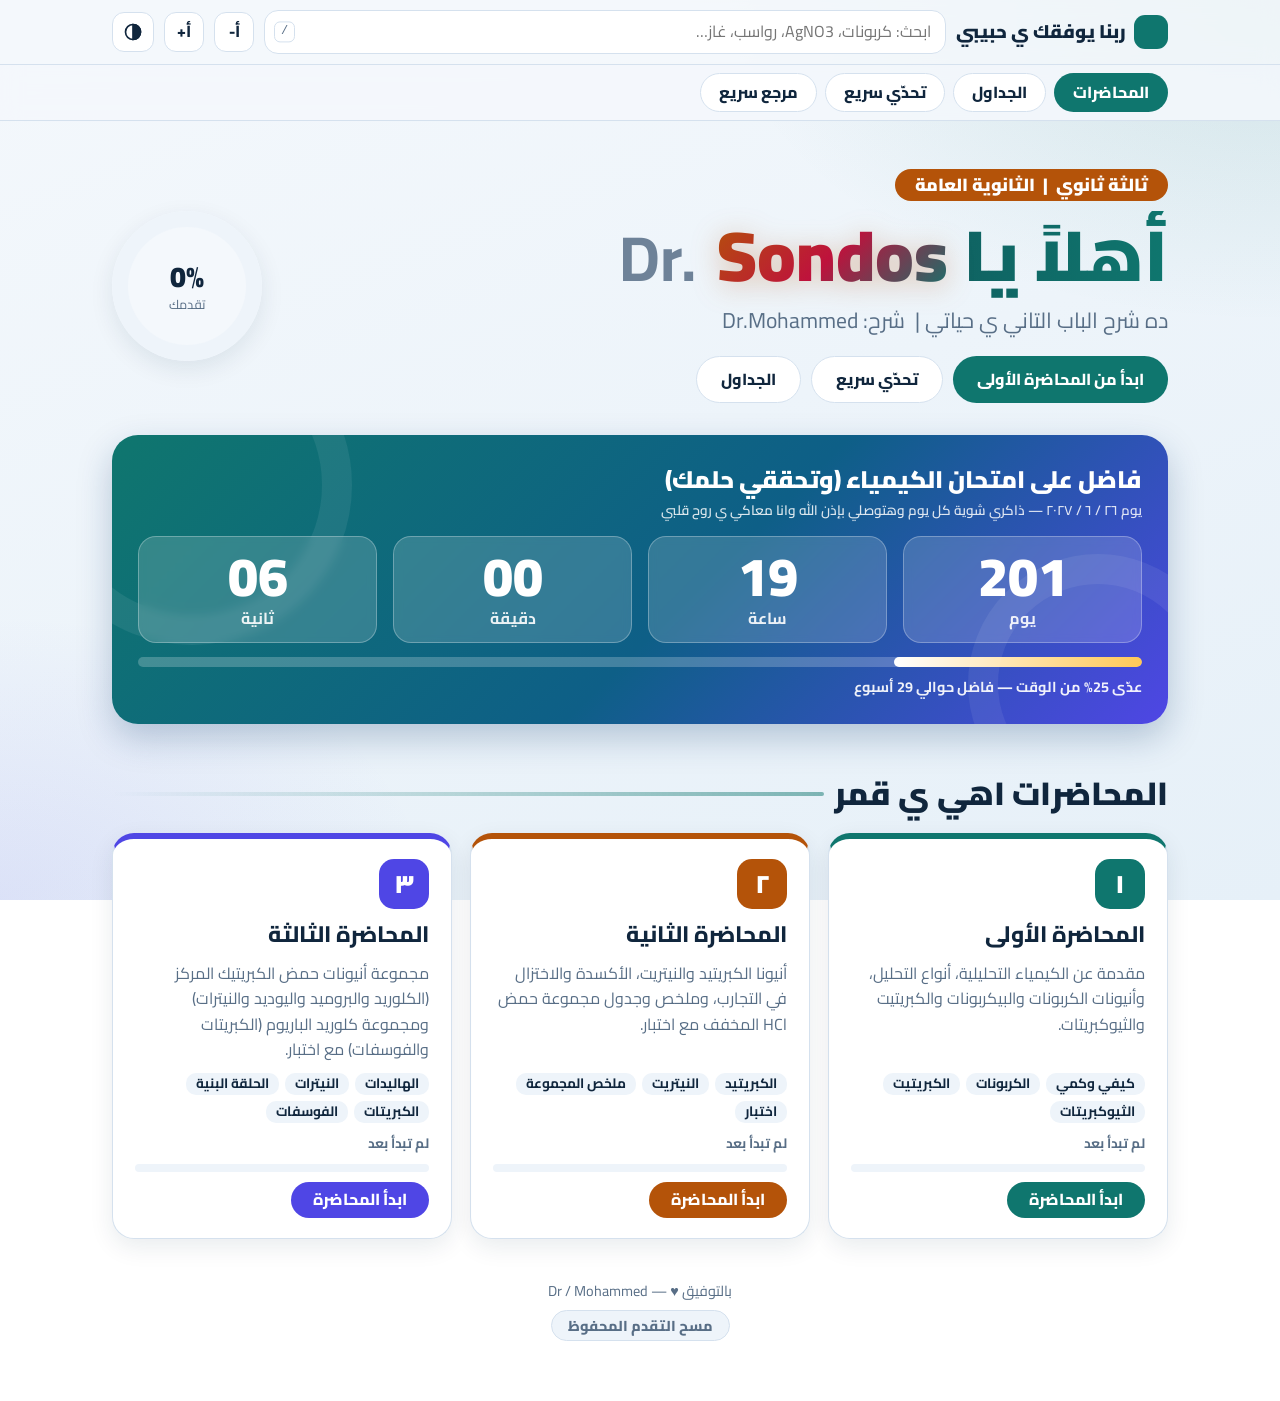
==== index.html @ 95116920 "Add files via upload" ====
<!DOCTYPE html>
<html lang="ar" dir="rtl">
<head>
<meta charset="utf-8">
<meta name="viewport" content="width=device-width, initial-scale=1, viewport-fit=cover">
<meta name="theme-color" content="#0f766e">
<title>التحليل الكيميائي - الباب الثاني | ثالثة ثانوي</title>
<link rel="preconnect" href="https://fonts.googleapis.com">
<link href="https://fonts.googleapis.com/css2?family=Cairo:wght@400;600;700;800;900&display=swap" rel="stylesheet">
<link rel="stylesheet" href="animate.min.css">
<style>
:root{--bg:#f4f8fc;--bg2:#e6f0f8;--card:#fff;--line:#d5e1ee;--soft:#eef4fa;--ink:#10263d;--mut:#586e86;--teal:#0f766e;--amber:#b45309;--violet:#4f46e5;--coral:#be123c;--green:#15803d;--blue:#0369a1;--onac:#fff;--shadow:0 8px 24px rgba(15,40,70,.09);--fs:1}
body.dark{--bg:#07162b;--bg2:#0d2a4a;--card:rgba(255,255,255,.07);--line:rgba(255,255,255,.16);--soft:rgba(255,255,255,.07);--ink:#eaf4ff;--mut:#9fb6d0;--teal:#19d3bd;--amber:#ffc857;--violet:#9b8cff;--coral:#ff6b6b;--green:#4ade80;--blue:#4cc3ff;--onac:#06202a;--shadow:0 10px 30px rgba(0,0,0,.28)}
*{box-sizing:border-box;margin:0;padding:0}
html{scroll-behavior:smooth;scroll-padding-top:84px;font-size:calc(16px*var(--fs));-webkit-text-size-adjust:100%}
body{min-height:100vh;font-family:'Cairo','Segoe UI',Tahoma,sans-serif;color:var(--ink);line-height:1.6;background:radial-gradient(900px 520px at 100% 0%,color-mix(in srgb,var(--teal) 14%,transparent),transparent 62%),radial-gradient(700px 460px at 0% 100%,color-mix(in srgb,var(--violet) 10%,transparent),transparent 62%),linear-gradient(160deg,var(--bg),var(--bg2));background-attachment:fixed}
a{color:inherit}
button{font:inherit;color:inherit;cursor:pointer}
:focus-visible{outline:3px solid var(--amber);outline-offset:2px;border-radius:8px}
.wrap{max-width:1120px;margin:0 auto;padding:0 clamp(14px,4vw,32px) 60px}
.sr{position:absolute;width:1px;height:1px;overflow:hidden;clip:rect(0 0 0 0)}
/* top bar */
.bar{position:sticky;top:0;z-index:50;backdrop-filter:blur(10px);-webkit-backdrop-filter:blur(10px);background:color-mix(in srgb,var(--bg) 82%,transparent);border-bottom:1px solid var(--line)}
.bar-in{max-width:1120px;margin:0 auto;padding:10px clamp(14px,4vw,32px);display:flex;align-items:center;gap:10px}
.brand{font-weight:900;font-size:1.15rem;white-space:nowrap;display:flex;align-items:center;gap:8px}
.brand i{font-style:normal;display:grid;place-items:center;width:34px;height:34px;border-radius:11px;background:var(--teal);color:var(--onac);font-size:1.1rem}
.search{flex:1;min-width:0;position:relative}
.search input{width:100%;font:inherit;padding:8px 14px 8px 40px;border-radius:14px;border:1px solid var(--line);background:var(--card);color:var(--ink)}
.search kbd{position:absolute;left:10px;top:50%;transform:translateY(-50%);font-size:.75rem;color:var(--mut);border:1px solid var(--line);border-radius:6px;padding:0 6px}
.ib{display:grid;place-items:center;min-width:40px;height:40px;padding:0 10px;border-radius:12px;border:1px solid var(--line);background:var(--card);font-weight:800}
.ib:hover{border-color:var(--teal)}
/* hero */
.hero{display:grid;grid-template-columns:1fr auto;gap:24px;align-items:center;padding:clamp(22px,5vw,48px) 0 clamp(14px,3vw,26px)}
.chip{display:inline-block;background:var(--amber);color:#fff;font-weight:900;font-size:clamp(.85rem,2.2vw,1.1rem);padding:2px 20px;border-radius:30px}
body.dark .chip{color:#2b2000}
h1{font-size:clamp(2.2rem,7vw,4.4rem);font-weight:900;line-height:1.25;margin-top:10px;background:linear-gradient(90deg,var(--ink),var(--teal));-webkit-background-clip:text;background-clip:text;color:transparent}
.sub{color:var(--mut);font-size:clamp(1rem,2.4vw,1.35rem);margin-top:4px}
.cta{display:flex;flex-wrap:wrap;gap:10px;margin-top:18px}
.btn{display:inline-flex;align-items:center;gap:8px;text-decoration:none;border:0;border-radius:30px;padding:10px 24px;font-weight:800;background:var(--teal);color:var(--onac)}
.btn.alt{background:var(--card);color:var(--ink);border:1px solid var(--line)}
.btn:hover{filter:brightness(1.07);transform:translateY(-2px)}
.btn{transition:transform .15s,filter .15s}
.stats{display:grid;gap:12px;justify-items:center}
.ring{--p:0;width:150px;height:150px;border-radius:50%;display:grid;place-items:center;background:conic-gradient(var(--teal) calc(var(--p)*1%),var(--soft) 0);box-shadow:var(--shadow)}
.ring span{width:118px;height:118px;border-radius:50%;background:var(--bg);display:grid;place-items:center;text-align:center;line-height:1.2}
.ring b{font-size:1.8rem;font-weight:900;display:block;direction:ltr}
.ring small{color:var(--mut);font-size:.8rem}
.cd{background:var(--card);border:1px solid var(--line);border-radius:16px;padding:8px 14px;text-align:center;box-shadow:var(--shadow);min-width:150px}
.cd b{font-size:1.4rem;color:var(--amber)}
.cd button{background:none;border:0;color:var(--mut);font-size:.8rem;text-decoration:underline}
/* sections */
h2.sec{font-size:clamp(1.4rem,3.4vw,2rem);font-weight:900;margin:clamp(26px,5vw,44px) 0 14px;display:flex;align-items:center;gap:10px}
h2.sec::after{content:"";flex:1;height:4px;border-radius:4px;background:linear-gradient(270deg,var(--teal),transparent);opacity:.5}
.grid{display:grid;grid-template-columns:repeat(auto-fit,minmax(min(100%,290px),1fr));gap:18px}
.card{position:relative;display:flex;flex-direction:column;gap:10px;background:var(--card);border:1px solid var(--line);border-top:6px solid var(--ac);border-radius:22px;padding:20px 22px;box-shadow:var(--shadow);transition:transform .2s}
.card:hover{transform:translateY(-5px)}
.card.hide{display:none}
.num{width:50px;height:50px;border-radius:15px;background:var(--ac);color:var(--onac);font-weight:900;font-size:1.6rem;display:grid;place-items:center}
.card h3{font-size:1.4rem;font-weight:800;line-height:1.4}
.card p{color:var(--mut);flex:1}
.tags{display:flex;flex-wrap:wrap;gap:6px}
.tags span{font-size:.85rem;font-weight:700;background:var(--soft);border-radius:10px;padding:0 10px}
.meta{display:flex;justify-content:space-between;gap:8px;font-size:.85rem;color:var(--mut);font-weight:700}
.pb{height:8px;border-radius:8px;background:var(--soft);overflow:hidden}
.pb i{display:block;height:100%;width:0;background:var(--ac);border-radius:8px;transition:width .8s}
.acts{display:flex;flex-wrap:wrap;gap:8px}
.go{text-decoration:none;font-weight:800;background:var(--ac);color:var(--onac);padding:5px 22px;border-radius:30px}
.go.alt{background:var(--soft);color:var(--ink);border:1px solid var(--line)}
.badge{position:absolute;top:14px;left:14px;font-size:.78rem;font-weight:800;background:var(--green);color:#fff;border-radius:20px;padding:0 10px}
/* tools */
.tools{display:grid;grid-template-columns:repeat(auto-fit,minmax(min(100%,320px),1fr));gap:18px;align-items:start}
.panel{background:var(--card);border:1px solid var(--line);border-radius:22px;padding:18px 20px;box-shadow:var(--shadow)}
.panel h3{font-size:1.25rem;font-weight:900;margin-bottom:8px}
.tabs{display:flex;flex-wrap:wrap;gap:6px;margin-bottom:12px}
.tab{border:1px solid var(--line);background:var(--soft);border-radius:30px;padding:3px 16px;font-weight:800;font-size:.9rem}
.tab[aria-selected=true]{background:var(--teal);color:var(--onac);border-color:transparent}
.chips{display:grid;gap:8px}
.row{display:flex;align-items:center;justify-content:space-between;gap:10px;background:var(--soft);border-radius:12px;padding:6px 12px;border-right:5px solid var(--c,var(--teal))}
.row .nm{font-weight:800}
.row .nm small{display:block;color:var(--mut);font-weight:600;font-size:.8rem}
.pill{font-size:.82rem;font-weight:800;border-radius:20px;padding:0 12px;white-space:nowrap;border:1px solid var(--line);background:var(--card)}
.pill.k{background:#20242a;color:#fff}.pill.w{background:#fff;color:#15263b}.pill.y{background:#f5d43e;color:#302500}.pill.o{background:#e68b25;color:#fff}.pill.b{background:#9a4b24;color:#fff}.pill.v{background:#7c3aed;color:#fff}.pill.g{background:#168553;color:#fff}
.e{direction:ltr;unicode-bidi:isolate;display:inline-block;font-weight:700}
/* quiz */
.q-t{font-weight:800;font-size:1.1rem;margin-bottom:10px}
.q-o{display:grid;gap:8px}
.q-o button{text-align:right;padding:8px 14px;border-radius:14px;border:2px solid var(--line);background:var(--soft);font-weight:700}
.q-o button:hover:not(:disabled){border-color:var(--blue)}
.q-o button.ok{background:color-mix(in srgb,var(--green) 22%,transparent);border-color:var(--green)}
.q-o button.no{background:color-mix(in srgb,var(--coral) 20%,transparent);border-color:var(--coral)}
.q-f{display:flex;justify-content:space-between;align-items:center;gap:8px;margin-top:10px;color:var(--mut);font-weight:700;min-height:40px}
.q-ex{margin-top:8px;font-size:.95rem;color:var(--mut)}
/* summaries */
.sums{display:flex;flex-direction:column;gap:22px}
.sum{background:var(--card);border:1px solid var(--line);border-top:6px solid var(--ac);border-radius:22px;padding:16px clamp(10px,2.5vw,22px) 20px;box-shadow:var(--shadow)}
.sum.off{display:none}
.sum-h{display:flex;flex-wrap:wrap;align-items:center;justify-content:space-between;gap:10px;margin-bottom:12px}
.sum-h h3{font-size:clamp(1.15rem,3vw,1.6rem);font-weight:900}
.sum-h h3 small{display:block;font-size:.85rem;font-weight:600;color:var(--mut)}
.pbtn{font-weight:800;background:var(--ac);color:var(--onac);border:0;border-radius:30px;padding:5px 22px}
.tw{overflow-x:auto;border-radius:14px;-webkit-overflow-scrolling:touch}
table.st2{width:100%;border-collapse:collapse;min-width:640px;font-size:.95rem;line-height:1.65}
.st2 th,.st2 td{border:1px solid var(--line);padding:6px 10px;text-align:center;vertical-align:middle}
.st2 thead th{background:var(--ac);color:var(--onac);font-weight:900}
.st2 tbody th{background:var(--soft);font-weight:800;white-space:nowrap}
.st2 tbody tr:nth-child(even) td{background:color-mix(in srgb,var(--soft) 60%,transparent)}
.st2 caption{caption-side:top;text-align:right;font-weight:800;color:var(--ac);padding:8px 2px 6px}
.st2 tr.miss{display:none}
.tip{margin-top:12px;color:var(--mut);line-height:1.9;font-size:.95rem}
.tip b{color:var(--ac)}
mark{background:#fde68a;color:#3b2a00;border-radius:4px;padding:0 2px}
.empty{display:none;text-align:center;color:var(--mut);padding:18px}
footer{margin-top:40px;text-align:center;color:var(--mut);font-size:.9rem}
.toast{position:fixed;bottom:18px;left:50%;transform:translateX(-50%);background:var(--ink);color:var(--bg);border-radius:30px;padding:8px 20px;font-weight:700;z-index:99;display:none}
@media (max-width:720px){.hero{grid-template-columns:1fr}.stats{grid-template-columns:auto 1fr;justify-items:stretch;align-items:center}.brand span{display:none}.search kbd{display:none}.search input{padding-left:14px}}
@media (max-width:640px){
 .tw{overflow:visible}
 table.st2{min-width:0}.st2,.st2 tbody,.st2 tr,.st2 td,.st2 th,.st2 caption{display:block;width:100%}
 .st2 thead{display:none}
 .st2 tr{margin-bottom:10px;border:1px solid var(--line);border-right:5px solid var(--ac);border-radius:14px;padding:6px 12px;background:var(--soft)}
 .st2 th,.st2 td,.st2 tbody tr:nth-child(even) td{border:0;background:none;text-align:right;padding:4px 0;white-space:normal}
 .st2 tbody th{font-size:1.05rem;border-bottom:1px dashed var(--line);padding-bottom:6px;margin-bottom:2px}
 .st2 td[data-l]::before{content:attr(data-l);display:block;font-size:.78rem;font-weight:800;color:var(--ac)}
}
@media (max-width:480px){.cta .btn{flex:1 1 130px;justify-content:center;padding:8px 14px}.cta .btn:first-child{flex-basis:100%}.ring{width:120px;height:120px}.ring span{width:94px;height:94px}.ring b{font-size:1.4rem}}
@media (prefers-reduced-motion:reduce){*,*::before,*::after{animation:none!important;transition:none!important;scroll-behavior:auto!important}}

/* pages */
.pages{position:sticky;top:60px;z-index:40;background:color-mix(in srgb,var(--bg) 88%,transparent);backdrop-filter:blur(10px);-webkit-backdrop-filter:blur(10px);border-bottom:1px solid var(--line)}
.pages-in{max-width:1120px;margin:0 auto;padding:8px clamp(14px,4vw,32px);display:flex;gap:8px;overflow-x:auto;scrollbar-width:none}
.pages-in::-webkit-scrollbar{display:none}
.pg-b{flex:none;display:flex;align-items:center;gap:8px;border:1px solid var(--line);background:var(--card);border-radius:30px;padding:6px 18px;font-weight:800;white-space:nowrap}
.pg-b[aria-selected=true]{background:var(--teal);color:var(--onac);border-color:transparent}
.pg{animation:pgIn .35s ease both}
.pg.off{display:none}
@keyframes pgIn{from{opacity:0;transform:translateY(12px)}to{opacity:1;transform:none}}
/* countdown */
.count{margin:6px 0 0;border-radius:26px;padding:clamp(16px,3vw,26px);color:#fff;background:linear-gradient(135deg,#0f766e,#0e5f87 55%,#4f46e5);box-shadow:0 14px 34px rgba(15,60,110,.25);position:relative;overflow:hidden}
.count::before,.count::after{content:"";position:absolute;border-radius:50%;pointer-events:none;border:30px solid rgba(255,255,255,.07)}
.count::before{width:260px;height:260px;left:-80px;top:-110px}.count::after{width:200px;height:200px;right:-60px;bottom:-90px}
.count h3{font-size:clamp(1.1rem,2.8vw,1.5rem);font-weight:900;position:relative}
.count h3 small{display:block;font-size:.85rem;font-weight:600;opacity:.85}
.units{position:relative;display:grid;grid-template-columns:repeat(4,1fr);gap:clamp(8px,2vw,16px);margin-top:14px;direction:rtl}
.u{background:rgba(255,255,255,.16);border:1px solid rgba(255,255,255,.28);border-radius:18px;padding:10px 4px;text-align:center;backdrop-filter:blur(4px)}
.u b{display:block;font-size:clamp(1.8rem,7vw,3.4rem);font-weight:900;line-height:1.1;font-variant-numeric:tabular-nums;direction:ltr}
.u span{font-size:clamp(.8rem,2.2vw,1rem);font-weight:700;opacity:.9}
.cbar{position:relative;margin-top:14px;height:10px;border-radius:10px;background:rgba(255,255,255,.22);overflow:hidden}
.cbar i{display:block;height:100%;width:0;border-radius:10px;background:linear-gradient(270deg,#ffc857,#fff);transition:width 1s}
.cnote{position:relative;margin-top:8px;font-size:.9rem;opacity:.92;font-weight:700}
.page-h{font-size:clamp(1.4rem,3.4vw,2rem);font-weight:900;margin:clamp(20px,4vw,30px) 0 14px}
.one{grid-template-columns:minmax(0,1fr)!important;max-width:720px;margin-inline:auto}
@media (max-width:720px){.pages{top:58px}}
@media print{.pages{display:none!important}.pg.off{display:none!important}.pg-sums{display:block!important}.pg:not(.pg-sums){display:none!important}}
/* print */
@media print{
 @page{size:A4 landscape;margin:10mm}
 body{background:#fff!important;color:#000!important;padding:0!important;min-height:0}
 .bar,.hero,.grid,.tools,.pbtn,.sum-h small,.noprint,h2.sec,footer,.tabs,.toast{display:none!important}
 .wrap{max-width:none;padding:0}
 .sums{margin:0;gap:0}
 .sum{display:none!important;background:#fff;border:0;border-radius:0;padding:0;box-shadow:none}
 body.p1 #s1,body.p2 #s2,body.p3 #s3{display:block!important}
 body.pall .sum{display:block!important;break-after:page}
 .sum-h h3{color:#000;font-size:20px;margin-bottom:6px}
 .st2{min-width:0;font-size:9.5pt;line-height:1.3}
 .st2 th,.st2 td{border:1px solid #333;color:#000;padding:3px 5px;background:#fff!important}
 .st2 thead th{background:#d9d9d9!important;color:#000;-webkit-print-color-adjust:exact;print-color-adjust:exact}
 .st2 tbody th{background:#efefef!important;-webkit-print-color-adjust:exact;print-color-adjust:exact}
 .st2 caption{color:#000}
 .tip{color:#000;font-size:9pt;line-height:1.45;margin-top:4px}.tip b{color:#000}
 .st2 tr{break-inside:avoid}
 #s3{zoom:.82}
}
@keyframes floatBox {
  0%, 100% { transform: translateY(0); }
  50% { transform: translateY(-5px); }
}
.count {
  animation: floatBox 6s ease-in-out infinite;
}
@keyframes softGlow {
  0%, 100% { box-shadow: 0 0 0 0 rgba(15, 118, 110, 0.4); }
  50% { box-shadow: 0 0 15px 4px rgba(15, 118, 110, 0.3); }
}
.brand i {
  animation: softGlow 3s infinite;
}
.card {
  transition: transform 0.35s cubic-bezier(0.34, 1.56, 0.64, 1), box-shadow 0.35s ease !important;
}
.card:hover {
  transform: translateY(-8px) scale(1.01) !important;
  box-shadow: 0 20px 40px rgba(15,40,70,.15) !important;
}
.btn, .pg-b {
  transition: all 0.25s cubic-bezier(0.4, 0, 0.2, 1);
}
.btn:hover {
  transform: translateY(-3px);
  box-shadow: 0 8px 20px rgba(15,118,110,0.3);
}
.doc-prefix {
  font-weight: 700;
  opacity: 0.85;
  font-size: 0.9em;
  color: var(--mut);
  margin-right: 6px;
}
.doc-name {
  color: var(--teal);
  font-weight: 900;
  display: inline-block;
  filter: drop-shadow(0 4px 14px rgba(180, 83, 9, 0.3));
  animation: namePulse 2.5s ease-in-out infinite alternate;
}
@supports (-webkit-background-clip: text) or (background-clip: text) {
  .doc-name {
    background: linear-gradient(135deg, var(--amber), var(--coral), var(--teal));
    -webkit-background-clip: text;
    background-clip: text;
    color: transparent;
  }
}

@keyframes namePulse {
  0% { transform: scale(1); filter: drop-shadow(0 4px 8px rgba(180, 83, 9, 0.2)); }
  100% { transform: scale(1.04); filter: drop-shadow(0 8px 20px rgba(180, 83, 9, 0.45)); }
}
</style>
</head>
<body>
<div class="bar noprint"><div class="bar-in">
 <div class="brand"><i></i><span>ربنا يوفقك ي حبيبي</span></div>
 <label class="search"><span class="sr">بحث</span><input id="q" type="search" placeholder="ابحث: كربونات، AgNO3، رواسب، غاز…" autocomplete="off"><kbd>/</kbd></label>
 <button class="ib" id="fsm" aria-label="تصغير الخط" title="تصغير الخط">أ-</button>
 <button class="ib" id="fsp" aria-label="تكبير الخط" title="تكبير الخط">أ+</button>
 <button class="ib" id="th" aria-label="تبديل الوضع الفاتح والداكن" title="الوضع"><svg viewBox="0 0 24 24" width="20" height="20" fill="none" stroke="currentColor" stroke-width="2" aria-hidden="true"><circle cx="12" cy="12" r="9"/><path d="M12 3a9 9 0 0 1 0 18z" fill="currentColor"/></svg></button>
</div></div>
<nav class="pages noprint" aria-label="أقسام الموقع"><div class="pages-in" role="tablist" id="pages">
 <button class="pg-b" role="tab" data-p="lec" aria-selected="true">المحاضرات</button>
 <button class="pg-b" role="tab" data-p="sums" aria-selected="false">الجداول</button>
 <button class="pg-b" role="tab" data-p="quiz" aria-selected="false">تحدّي سريع</button>
 <button class="pg-b" role="tab" data-p="ref" aria-selected="false">مرجع سريع</button>
</div></nav>
<div class="wrap">
 <div class="pg pg-lec" id="pg-lec">
 <header class="hero">
  <div>
   <div class="chip animate__animated animate__bounceIn">ثالثة ثانوي &nbsp;|&nbsp; الثانوية العامة</div>
   <h1 class="animate__animated animate__fadeInUp">أهلاً يا <span dir="ltr" style="display:inline-block;"><span class="doc-prefix">Dr.</span> <span class="doc-name">Sondos</span></span></h1>
   <div class="sub animate__animated animate__fadeInUp animate__delay-1s" style="--animate-delay:.2s">ده شرح الباب التاني ي حياتي&nbsp;|&nbsp; شرح: Dr.Mohammed</div>
   <div class="cta noprint">
    <a class="btn" id="cont" href="lecture1.html">ابدأ من المحاضرة الأولى</a>
    <button class="btn alt" type="button" data-go="quiz">تحدّي سريع</button>
    <button class="btn alt" type="button" data-go="sums">الجداول</button>
   </div>
  </div>
  <div class="stats noprint animate__animated animate__zoomIn" style="--animate-delay:.4s">
   <div class="ring" id="ring" role="img" aria-label="نسبة التقدم"><span><div><b id="rp">0%</b><small>تقدمك</small></div></span></div>
  </div>
 </header>


 <section class="count noprint animate__animated animate__fadeInUp" aria-label="العد التنازلي للامتحان" style="--animate-delay:.3s">
  <h3>فاضل على امتحان الكيمياء (وتحققي حلمك)<small>يوم ٢٦ / ٦ / ٢٠٢٧ —  ذاكري شوية كل يوم وهتوصلي  بإذن الله وانا معاكي ي روح قلبي</small></h3>
  <div class="units" id="units" role="timer" aria-live="off">
   <div class="u"><b id="cd-d">0</b><span>يوم</span></div>
   <div class="u"><b id="cd-h">00</b><span>ساعة</span></div>
   <div class="u"><b id="cd-m">00</b><span>دقيقة</span></div>
   <div class="u"><b id="cd-s">00</b><span>ثانية</span></div>
  </div>
  <div class="cbar" aria-hidden="true"><i id="cd-bar"></i></div>
  <div class="cnote" id="cd-note"></div>
 </section>
 <h2 class="sec noprint animate__animated animate__fadeInRight"> المحاضرات اهي ي قمر</h2>
 <main class="grid noprint" id="cards">
  <article class="card animate__animated animate__fadeInUp" data-k="1" data-s="كيفي كمي الكربونات البيكربونات الكبريتيت الثيوكبريتات HCl مخفف" style="--ac:var(--teal)">
   <span class="badge" hidden></span>
   <div class="num">١</div><h3>المحاضرة الأولى</h3>
   <p>مقدمة عن الكيمياء التحليلية، أنواع التحليل، وأنيونات الكربونات والبيكربونات والكبريتيت والثيوكبريتات.</p>
   <div class="tags"><span>كيفي وكمي</span><span>الكربونات</span><span>الكبريتيت</span><span>الثيوكبريتات</span></div>
   <div class="meta"><span class="mp">لم تبدأ بعد</span><span class="mb"></span></div><div class="pb"><i></i></div>
   <div class="acts"><a class="go" href="lecture1.html">ابدأ المحاضرة</a></div>
  </article>
  <article class="card animate__animated animate__fadeInUp" style="--ac:var(--amber);animation-delay:.1s" data-k="2" data-s="الكبريتيد النيتريت الأكسدة الاختزال ملخص المجموعة HCl اختبار">
   <span class="badge" hidden></span>
   <div class="num">٢</div><h3>المحاضرة الثانية</h3>
   <p>أنيونا الكبريتيد والنيتريت، الأكسدة والاختزال في التجارب، وملخص وجدول مجموعة حمض HCl المخفف مع اختبار.</p>
   <div class="tags"><span>الكبريتيد</span><span>النيتريت</span><span>ملخص المجموعة</span><span>اختبار</span></div>
   <div class="meta"><span class="mp">لم تبدأ بعد</span><span class="mb"></span></div><div class="pb"><i></i></div>
   <div class="acts"><a class="go" href="lecture2.html">ابدأ المحاضرة</a></div>
  </article>
  <article class="card animate__animated animate__fadeInUp" style="--ac:var(--violet);animation-delay:.2s" data-k="3" data-s="الهاليدات الكلوريد البروميد اليوديد النيترات الحلقة البنية الكبريتات الفوسفات H2SO4 BaCl2 اختبار">
   <span class="badge" hidden></span>
   <div class="num">٣</div><h3>المحاضرة الثالثة</h3>
   <p>مجموعة أنيونات حمض الكبريتيك المركز (الكلوريد والبروميد واليوديد والنيترات) ومجموعة كلوريد الباريوم (الكبريتات والفوسفات) مع اختبار.</p>
   <div class="tags"><span>الهاليدات</span><span>النيترات</span><span>الحلقة البنية</span><span>الكبريتات</span><span>الفوسفات</span></div>
   <div class="meta"><span class="mp">لم تبدأ بعد</span><span class="mb"></span></div><div class="pb"><i></i></div>
   <div class="acts"><a class="go" href="lecture3.html">ابدأ المحاضرة</a></div>
  </article>
 </main>

 </div>
 <div class="pg pg-quiz off noprint" id="pg-quiz">
  <h2 class="page-h">دربي نفسك ع الاسئلة هنا ي ضكتورة</h2>
 <section class="tools one">
  <div class="panel" aria-live="polite">
   <h3>تحدّي سريع (5 أسئلة)</h3>
   <div id="qz"></div>
  </div>
 </section>
 </div>
 <div class="pg pg-ref off noprint" id="pg-ref">
 <h2 class="page-h">راجعي ع شوية حاجات مهمة!!!!! بحبك</h2>
 <section class="tools one">
  <div class="panel">
   <div class="tabs" role="tablist" id="rtabs">
    <button class="tab" role="tab" aria-selected="true" data-t="ppt">رواسب AgNO<sub>3</sub></button>
    <button class="tab" role="tab" aria-selected="false" data-t="gas">الغازات</button>
    <button class="tab" role="tab" aria-selected="false" data-t="grp">المجموعات</button>
   </div>
   <div class="chips" id="rview"></div>
  </div>
 </section>
 </div>
 <div class="pg pg-sums off" id="pg-sums">
 <h2 class="page-h noprint">جداول الملخصات هنا ي قمرر</h2>
 <div class="tabs noprint" role="tablist" id="stabs">
  <button class="tab" role="tab" aria-selected="true" data-s="all">الكل</button>
  <button class="tab" role="tab" aria-selected="false" data-s="s1">المحاضرة ١</button>
  <button class="tab" role="tab" aria-selected="false" data-s="s2">المحاضرة ٢</button>
  <button class="tab" role="tab" aria-selected="false" data-s="s3">المحاضرة ٣</button>
  <button class="btn" style="padding:3px 18px;margin-right:auto" type="button" onclick="pr('pall')">اطبع الثلاثة</button>
 </div>
 <div class="empty noprint" id="sempty">مفيش نتائج للبحث في الجداول</div>
 <div class="sums" aria-label="جداول الملخصات">
  <section class="sum" id="s1" style="--ac:var(--teal)">
   <div class="sum-h"><h3>ملخص المحاضرة الأولى<small>الكربونات والبيكربونات والكبريتيت والثيوكبريتات</small></h3>
   <button class="pbtn noprint" type="button" onclick="pr('p1')">اطبع الملخص</button></div>
   <div class="tw"><table class="st2"><caption>أنيونات حمض HCl المخفف (الجزء الأول)</caption><thead><tr><th scope="col">الأنيون</th><th scope="col">التجربة الأساسية (ملح صلب + الكاشف)</th><th scope="col">الغاز / الملاحظة</th><th scope="col">التجربة التأكيدية (محلول الملح + كاشف)</th><th scope="col">النتيجة</th></tr></thead><tbody><tr><th scope="row">الكربونات <span class="e">CO<sub>3</sub><sup>2-</sup></span></th><td>HCl المخفف</td><td>غاز <span class="e">CO<sub>2</sub></span> عديم اللون والرائحة يعكّر ماء الجير</td><td>محلول <span class="e">MgSO<sub>4</sub></span></td><td>راسب أبيض في الحال</td></tr><tr><th scope="row">البيكربونات <span class="e">HCO<sub>3</sub><sup>-</sup></span></th><td>HCl المخفف</td><td>غاز <span class="e">CO<sub>2</sub></span> يعكّر ماء الجير</td><td>محلول <span class="e">MgSO<sub>4</sub></span></td><td>لا راسب على البارد، ويظهر راسب أبيض بالتسخين</td></tr><tr><th scope="row">الكبريتيت <span class="e">SO<sub>3</sub><sup>2-</sup></span></th><td>HCl المخفف</td><td>غاز <span class="e">SO<sub>2</sub></span> نفّاذ الرائحة، يخضّر ورقة <span class="e">K<sub>2</sub>Cr<sub>2</sub>O<sub>7</sub></span> المحمضة، ويزيل لون البرمنجنات</td><td>محلول <span class="e">AgNO<sub>3</sub></span></td><td>راسب أبيض يسوَد بالتسخين</td></tr><tr><th scope="row">الثيوكبريتات <span class="e">S<sub>2</sub>O<sub>3</sub><sup>2-</sup></span></th><td>HCl المخفف</td><td>غاز <span class="e">SO<sub>2</sub></span> + راسب أصفر من الكبريت (عكارة)</td><td>محلول اليود (بني)</td><td>يزول لون اليود</td></tr></tbody></table></div>
<div class="tip"><b>أنواع التحليل:</b> التحليل الكيفي (الكشف عن مكونات المادة) والتحليل الكمي (تعيين نسبة كل مكوّن).<br>
<b>القاعدة:</b> HCl المخفف أكثر ثباتًا من الأحماض الضعيفة (الكربونيك والكبريتوز والثيوكبريتيك) فيطردها من أملاحها على هيئة غازات.<br>
<b>عدّ الأنيونات:</b> مجموعة HCl المخفف ستة أنيونات: الكربونات والبيكربونات والكبريتيت والثيوكبريتات والكبريتيد والنيتريت.</div>
  </section>
  <section class="sum" id="s2" style="--ac:var(--amber)">
   <div class="sum-h"><h3>ملخص المحاضرة الثانية<small>الكبريتيد والنيتريت والأكسدة والاختزال</small></h3>
   <button class="pbtn noprint" type="button" onclick="pr('p2')">اطبع الملخص</button></div>
   <div class="tw"><table class="st2"><caption>أنيونات حمض HCl المخفف (الجزء الثاني) + الأكسدة والاختزال</caption><thead><tr><th scope="col">الأنيون</th><th scope="col">التجربة الأساسية (ملح صلب + الكاشف)</th><th scope="col">الغاز / الملاحظة</th><th scope="col">التجربة التأكيدية (محلول الملح + كاشف)</th><th scope="col">النتيجة</th></tr></thead><tbody><tr><th scope="row">الكبريتيد <span class="e">S<sup>2-</sup></span></th><td>HCl المخفف</td><td>غاز <span class="e">H<sub>2</sub>S</span> كريه الرائحة (بيض فاسد) يسوّد ورقة <span class="e">(CH<sub>3</sub>COO)<sub>2</sub>Pb</span>، ولا يتكوّن ماء</td><td>محلول <span class="e">AgNO<sub>3</sub></span></td><td>راسب أسود في الحال</td></tr><tr><th scope="row">النيتريت <span class="e">NO<sub>2</sub><sup>-</sup></span></th><td>HCl المخفف</td><td>يتكوّن <span class="e">HNO<sub>2</sub></span> غير ثابت وينحل إلى <span class="e">HNO<sub>3</sub> + NO + H<sub>2</sub>O</span>، والغاز <span class="e">NO</span> عديم اللون يتحول إلى بني محمر (<span class="e">NO<sub>2</sub></span>) عند فوهة الأنبوبة</td><td>محلول <span class="e">KMnO<sub>4</sub></span> المحمضة</td><td>يزول اللون البنفسجي</td></tr></tbody></table></div>
<div class="tw" style="margin-top:14px"><table class="st2"><caption>الفرق الحاسم: الكبريتيد والكبريتيت</caption><thead><tr><th>الأنيون</th><th>الغاز</th><th>التأكيدية مع AgNO3</th></tr></thead><tbody>
<tr><th scope="row">الكبريتيد</th><td><span class="e">H<sub>2</sub>S</span> (بيض فاسد)</td><td>راسب أسود مباشرة</td></tr>
<tr><th scope="row">الكبريتيت</th><td><span class="e">SO<sub>2</sub></span> (نفّاذ)</td><td>راسب أبيض يسوَد بعد التسخين</td></tr></tbody></table></div>
<div class="tip"><b>بدائل الكواشف:</b> بدل <span class="e">AgNO<sub>3</sub></span> يُستخدم <span class="e">AgHCO<sub>3</sub></span>، وبدل أسيتات الرصاص II يُستخدم نيترات أو بيكربونات الرصاص.<br>
<b>الغازات القابلة للأكسدة (تزيل لون البرمنجنات):</b> <span class="e">SO<sub>2</sub></span> و <span class="e">NO</span> و <span class="e">HBr</span> و <span class="e">HI</span> (وكذلك Fe<sup>2+</sup> وأيونات العناصر الانتقالية القابلة للأكسدة).<br>
<b>غير القابلة للأكسدة:</b> <span class="e">CO<sub>2</sub></span> و <span class="e">NO<sub>2</sub></span> و <span class="e">SO<sub>3</sub></span>.<br>
<b>الغاز الناتج أقل بذرة أكسجين</b> عن الشق الحامضي، ما عدا الكبريتيد.<br>
<b>التخلص من الغازات الحمضية</b> (<span class="e">H<sub>2</sub>S</span> و <span class="e">CO<sub>2</sub></span> و <span class="e">SO<sub>2</sub></span>): بتمريرها على محلول قاعدي.<br>
<b>كبريتات الصوديوم لا تتفاعل مع HCl</b> لأن حمض الكبريتيك أكثر ثباتًا.</div>
  </section>
  <section class="sum" id="s3" style="--ac:var(--violet)">
   <div class="sum-h"><h3>ملخص المحاضرة الثالثة<small>مجموعة H2SO4 المركز ومجموعة BaCl2</small></h3>
   <button class="pbtn noprint" type="button" onclick="pr('p3')">اطبع الملخص</button></div>
   <div class="tw"><table class="st2"><caption>مجموعة H2SO4 المركز (4 أنيونات)</caption><thead><tr><th scope="col">الأنيون</th><th scope="col">التجربة الأساسية (ملح صلب + H2SO4 المركز + تسخين)</th><th scope="col">الغاز / الملاحظة</th><th scope="col">التجربة التأكيدية</th><th scope="col">النتيجة</th></tr></thead><tbody><tr><th scope="row">الكلوريد <span class="e">Cl<sup>-</sup></span></th><td>H2SO4 المركز</td><td>غاز <span class="e">HCl</span>، وبتقريب ساق مبللة بالنشادر تتكوّن أبخرة بيضاء من <span class="e">NH<sub>4</sub>Cl</span></td><td>محلول <span class="e">AgNO<sub>3</sub></span></td><td>راسب أبيض يذوب في النشادر ويصير بنفسجيًا بالضوء</td></tr><tr><th scope="row">البروميد <span class="e">Br<sup>-</sup></span></th><td>H2SO4 المركز</td><td>أبخرة <span class="e">Br<sub>2</sub></span> بنية محمرة + <span class="e">SO<sub>2</sub></span> (يتأكسد البروميد)</td><td>محلول <span class="e">AgNO<sub>3</sub></span></td><td>راسب أبيض مصفر يذوب جزئيًا في النشادر ويغمق بالضوء</td></tr><tr><th scope="row">اليوديد <span class="e">I<sup>-</sup></span></th><td>H2SO4 المركز</td><td>أبخرة <span class="e">I<sub>2</sub></span> بنفسجية + <span class="e">SO<sub>2</sub></span> (يتأكسد اليوديد، وتزرقّ ورقة النشا)</td><td>محلول <span class="e">AgNO<sub>3</sub></span></td><td>راسب أصفر لا يذوب في النشادر</td></tr><tr><th scope="row">النيترات <span class="e">NO<sub>3</sub><sup>-</sup></span></th><td>H2SO4 المركز (+ خراطة نحاس)</td><td>أبخرة <span class="e">NO<sub>2</sub></span> بنية محمرة تزداد كثافتها بإضافة النحاس</td><td>محلول <span class="e">FeSO<sub>4</sub></span> حديث التحضير + قطرات H2SO4 المركز على جدار الأنبوبة</td><td>حلقة بنية (مركب الحلقة البنية)</td></tr></tbody></table></div>
<div class="tw"><table class="st2"><caption>مجموعة BaCl2 (أنيونان من الأحماض عالية الثبات)</caption><thead><tr><th scope="col">الأنيون</th><th scope="col">التجربة الأساسية (محلول الملح + BaCl2)</th><th scope="col">التمييز بحمض HCl المخفف</th><th scope="col">التجربة التأكيدية</th><th scope="col">النتيجة</th></tr></thead><tbody><tr><th scope="row">الكبريتات <span class="e">SO<sub>4</sub><sup>2-</sup></span></th><td>راسب أبيض من <span class="e">BaSO<sub>4</sub></span></td><td>لا يذوب</td><td>محلول أسيتات الرصاص II</td><td>راسب أبيض</td></tr><tr><th scope="row">الفوسفات <span class="e">PO<sub>4</sub><sup>3-</sup></span></th><td>راسب أبيض من <span class="e">Ba<sub>3</sub>(PO<sub>4</sub>)<sub>2</sub></span></td><td>يذوب</td><td>محلول <span class="e">AgNO<sub>3</sub></span></td><td>راسب أصفر يذوب في النشادر</td></tr></tbody></table></div>
<div class="tip"><b>القاعدة:</b> H2SO4 المركز أكثر ثباتًا من أحماض الكلوريد والبروميد واليوديد والنيتريك (متوسطة الثبات)، فيطردها على هيئة غازات عند التسخين. وهو يصلح للكشف عن <b>4 + 6 = 10</b> أنيونات (4 من مجموعته + 6 من مجموعة HCl المخفف).<br>
<b>الكلوريد لا يتأكسد</b> بالحمض لصغر نصف قطره، أما البروميد واليوديد فيتأكسدان.<br>
<b>راسب AgNO3:</b> كبريتيد أسود | كبريتيت أبيض يسوَد بالتسخين | كلوريد أبيض | بروميد أبيض مصفر | يوديد أصفر | فوسفات أصفر.<br>
<b>الذوبان في النشادر:</b> يذوب AgCl وAg3PO4 وAgBr (جزئيًا)، ولا يذوب AgI.<br>
<b>التمييز بين ملحين:</b> من نفس المجموعة نستخدم كاشف المجموعة؛ ومن مجموعتين مختلفتين نفضّل كاشف المجموعة الأسبق؛ والكربونات من البيكربونات بـ MgSO4. وتمييز النيترات من النيتريت بالبرمنجنات (تُزال مع النيتريت فقط).<br>
<b>أنيونات تمنع ظهور الحلقة البنية:</b> البرمنجنات <span class="e">MnO<sub>4</sub><sup>-</sup></span> (لأنه يؤكسد Fe<sup>2+</sup>)، بينما الكلوريد والفوسفات والكربونات لا تمنعها.<br>
<b>تسخين الحلقة البنية بشدة:</b> راسب أحمر <span class="e">Fe<sub>2</sub>O<sub>3</sub></span> + غازات <span class="e">SO<sub>2</sub></span> و <span class="e">SO<sub>3</sub></span> و <span class="e">NO<sub>2</sub></span>.</div>
  </section>
 </div>
 </div>
 <footer class="noprint">بالتوفيق ♥ — Dr / Mohammed<br><button class="tab" id="rst" style="margin-top:8px">مسح التقدم المحفوظ</button></footer>
</div>
<div class="toast" id="toast" role="status"></div>
<script>
(function(){
var $=function(s,r){return(r||document).querySelector(s)},$$=function(s,r){return[].slice.call((r||document).querySelectorAll(s))};
var ls={get:function(k){try{return localStorage.getItem(k)}catch(e){return null}},set:function(k,v){try{localStorage.setItem(k,v)}catch(e){}},del:function(k){try{localStorage.removeItem(k)}catch(e){}}};
function toast(m){var t=$('#toast');t.textContent=m;t.style.display='block';clearTimeout(toast.t);toast.t=setTimeout(function(){t.style.display='none'},2200)}
/* theme + font size (same 'th' key as lectures) */
function setTheme(l){document.body.classList.toggle('dark',!l);ls.set('th',l?'l':'d')}
setTheme(ls.get('th')!=='d');
$('#th').onclick=function(){setTheme(document.body.classList.contains('dark'))};
var fs=parseFloat(ls.get('ec_fs'))||1;
function setFs(v){fs=Math.max(.85,Math.min(1.4,v));document.documentElement.style.setProperty('--fs',fs);ls.set('ec_fs',fs)}
setFs(fs);$('#fsp').onclick=function(){setFs(fs+.1)};$('#fsm').onclick=function(){setFs(fs-.1)};
/* progress */
var N={1:56,2:36,3:54},tot=0,done=0,last=null;
$$('#cards .card').forEach(function(c){
 var k=c.dataset.k,n=+ls.get('ec_'+k+'_n')||N[k],mx=+ls.get('ec_'+k+'_max')||0,pos=+ls.get('ec_'+k+'_pos')||0,t=+ls.get('ec_'+k+'_t')||0;
 var pct=Math.min(100,Math.round(mx/n*100));tot+=100;done+=pct;
 $('.pb i',c).style.width=pct+'%';
 $('.mp',c).textContent=mx?('وصلت لشريحة '+mx+' من '+n):'لم تبدأ بعد';
 $('.mb',c).textContent=mx?pct+'%':'';
 var best=ls.get('ec_'+k+'_best'),bt=ls.get('ec_'+k+'_tot');
 if(best!==null&&bt){var b=$('.badge',c);b.hidden=false;b.textContent='أفضل نتيجة '+best+'/'+bt}
 if(mx&&pos>1&&pos<n){var a=document.createElement('a');a.className='go alt';a.href='lecture'+k+'.html#s='+pos;a.textContent='كمّل من الشريحة '+pos;$('.acts',c).appendChild(a);if(!last||t>last.t)last={k:k,pos:pos,t:t}}
});
var p=Math.round(done/tot*100);$('#ring').style.setProperty('--p',p);$('#rp').textContent=p+'%';
if(last){var cb=$('#cont');cb.href='lecture'+last.k+'.html#s='+last.pos;cb.textContent='كمّل من المحاضرة '+last.k+' (شريحة '+last.pos+')'}
$('#rst').onclick=function(){if(confirm('تمسح التقدم ونتايج الاختبارات المحفوظة؟')){Object.keys(localStorage).filter(function(k){return k.indexOf('ec_')===0&&k!=='ec_fs'}).forEach(ls.del);location.reload()}};
/* exam countdown (fixed date: 26/6/2027) */
var EXAM=new Date(2027,5,26,0,0,0),START=new Date(2026,9,1,0,0,0);
function pad(n){return n<10?'0'+n:''+n}
function tick(){var now=new Date(),ms=EXAM-now;
 if(ms<=0){$('#cd-d').textContent='0';$('#cd-h').textContent=$('#cd-m').textContent=$('#cd-s').textContent='00';$('#cd-bar').style.width='100%';$('#cd-note').textContent='النهاردة يوم الامتحان — بالتوفيق يا بطل 🤍';return}
 var d=Math.floor(ms/864e5),h=Math.floor(ms%864e5/36e5),m=Math.floor(ms%36e5/6e4),sec=Math.floor(ms%6e4/1e3);
 $('#cd-d').textContent=d;$('#cd-h').textContent=pad(h);$('#cd-m').textContent=pad(m);$('#cd-s').textContent=pad(sec);
 var pct=Math.max(0,Math.min(100,(now-START)/(EXAM-START)*100));$('#cd-bar').style.width=pct.toFixed(1)+'%';
 $('#cd-note').textContent='عدّى '+Math.round(pct)+'% من الوقت — فاضل حوالي '+Math.ceil(d/7)+' أسبوع'}
tick();setInterval(tick,1000);
/* quick reference */
var R={
ppt:[['كبريتيد','S²⁻','Ag2S','أسود في الحال','k','var(--coral)'],['كبريتيت','SO₃²⁻','Ag2SO3','أبيض يسوَد بالتسخين','w','var(--violet)'],['كلوريد','Cl⁻','AgCl','أبيض، يذوب في النشادر، يبنفسج بالضوء','w','var(--teal)'],['بروميد','Br⁻','AgBr','أبيض مصفر، يذوب جزئيًا','y','var(--amber)'],['يوديد','I⁻','AgI','أصفر، لا يذوب في النشادر','y','var(--amber)'],['فوسفات','PO₄³⁻','Ag3PO4','أصفر، يذوب في النشادر وHNO3','y','var(--blue)']],
gas:[['CO2','عديم اللون والرائحة','يعكّر ماء الجير','w'],['SO2','نفّاذ الرائحة','يخضّر ورقة K2Cr2O7 المحمضة ويزيل لون البرمنجنات','o'],['H2S','بيض فاسد','يسوّد ورقة أسيتات الرصاص II','k'],['NO','عديم اللون','يتحول لبني محمر NO2 عند فوهة الأنبوبة','b'],['Br2','أبخرة بنية محمرة','يصفّر ورقة النشا','o'],['I2','أبخرة بنفسجية','يزرّق ورقة النشا','v'],['HCl','عديم اللون','دخان أبيض مع ساق النشادر (NH4Cl)','w']],
grp:[['HCl المخفف (6)','الكربونات، البيكربونات، الكبريتيت، الثيوكبريتات، الكبريتيد، النيتريت','var(--teal)'],['H2SO4 المركز (4)','الكلوريد، البروميد، اليوديد، النيترات','var(--amber)'],['BaCl2 (2)','الكبريتات، الفوسفات','var(--violet)']]};
function fm(s){return s.replace(/([A-Za-z\)])(\d+)/g,'$1<sub>$2</sub>')}
function rview(t){var h='';
 if(t==='ppt')R.ppt.forEach(function(r){h+='<div class="row" style="--c:'+r[5]+'"><div class="nm">'+r[0]+' <span class="e">'+r[1]+'</span><small><span class="e">'+fm(r[2])+'</span></small></div><span class="pill '+r[4]+'">'+r[3]+'</span></div>'});
 if(t==='gas')R.gas.forEach(function(r){h+='<div class="row"><div class="nm"><span class="e">'+fm(r[0])+'</span> <small>'+r[1]+'</small></div><span class="pill" style="white-space:normal;text-align:center">'+fm(r[2]).replace(/(<sub>\d+<\/sub>)/g,'$1')+'</span></div>'});
 if(t==='grp')R.grp.forEach(function(r){h+='<div class="row" style="--c:'+r[2]+'"><div class="nm"><span class="e">'+fm(r[0])+'</span><small>'+r[1]+'</small></div></div>'});
 $('#rview').innerHTML=h}
rview('ppt');
$$('#rtabs .tab').forEach(function(b){b.onclick=function(){$$('#rtabs .tab').forEach(function(x){x.setAttribute('aria-selected',x===b)});rview(b.dataset.t)}});
/* quick quiz (all answers come from the summary tables) */
var QB=[
['كربونات + MgSO4 على البارد ينتج؟',['راسب أبيض في الحال','لا راسب','راسب أسود','راسب أصفر'],0,'الكربونات تعطي راسب أبيض في الحال، أما البيكربونات فلا راسب إلا بالتسخين.'],
['البيكربونات + MgSO4 يظهر الراسب الأبيض عند؟',['البارد','التسخين','التبريد','لا يظهر أبدًا'],1,'بيكربونات الماغنسيوم ذائبة وتتحلل بالحرارة فيظهر الراسب.'],
['الغاز الذي يخضّر ورقة K2Cr2O7 المحمضة؟',['CO2','H2S','SO2','NO'],2,'SO2 نفّاذ الرائحة ويخضّر ورقة ثنائي الكرومات.'],
['الثيوكبريتات + HCl المخفف ينتج غاز SO2 مع؟',['راسب أبيض','راسب كبريت أصفر','راسب أسود','لا شيء'],1,'تظهر عكارة صفراء من الكبريت.'],
['الكبريتيد + AgNO3 يعطي؟',['أبيض يسوَد بالتسخين','أصفر','أسود في الحال','أبيض مصفر'],2,'Ag2S أسود في الحال، والكبريتيت يعطي أبيض يسوَد بالتسخين.'],
['الغاز الذي يسوّد ورقة أسيتات الرصاص II؟',['SO2','H2S','CO2','NO2'],1,'H2S كريه الرائحة (بيض فاسد).'],
['النيتريت + KMnO4 المحمضة يحدث؟',['يزول اللون البنفسجي','يتكوّن راسب أبيض','يتكوّن غاز أصفر','لا يحدث شيء'],0,'النيتريت يختزل البرمنجنات فيزول لونها.'],
['راسب AgI لونه؟',['أبيض','أبيض مصفر','أسود','أصفر لا يذوب في النشادر'],3,'AgI أصفر ولا يذوب في النشادر.'],
['بخار اليود I2 لونه وتأثيره على ورقة النشا؟',['بنفسجي ويزرّق الورقة','بني ويصفّر الورقة','أخضر ويبيّضها','عديم اللون'],0,'اليود يزرّق النشا، أما البروم فيصفّرها.'],
['الحلقة البنية تكشف عن أنيون؟',['الكلوريد','الكبريتات','النيترات','الفوسفات'],2,'تُستخدم FeSO4 حديث التحضير مع H2SO4 المركز على جدار الأنبوبة.'],
['راسب أبيض مع BaCl2 لا يذوب في HCl هو؟',['الفوسفات','الكبريتات','الكربونات','الكلوريد'],1,'BaSO4 لا يذوب في HCl، أما Ba3(PO4)2 فيذوب.'],
['Ag3PO4 لونه وذوبانه؟',['أصفر ويذوب في النشادر','أبيض لا يذوب','أسود','أصفر لا يذوب'],0,'فوسفات الفضة صفراء وتذوب في النشادر وحمض النيتريك.'],
['عدد أنيونات مجموعة HCl المخفف؟',['4','6','2','10'],1,'ستة: كربونات، بيكربونات، كبريتيت، ثيوكبريتات، كبريتيد، نيتريت.'],
['أبخرة بنية محمرة مع Br2 تظهر عند تسخين البروميد مع؟',['HCl المخفف','H2SO4 المركز','NaOH','ماء'],1,'H2SO4 المركز يؤكسد البروميد إلى Br2.'],
['الكلوريد مع H2SO4 المركز يعطي غاز HCl وعند تقريب ساق النشادر؟',['أبخرة بيضاء NH4Cl','لون بنفسجي','راسب أسود','لا شيء'],0,'تتكوّن أبخرة بيضاء من كلوريد الأمونيوم.']];
var qs,qi,qsc;
function shuf(a){a=a.slice();for(var i=a.length-1;i>0;i--){var j=Math.floor(Math.random()*(i+1)),t=a[i];a[i]=a[j];a[j]=t}return a}
function qstart(){qs=shuf(QB).slice(0,5);qi=0;qsc=0;qshow()}
function esc(s){return s.replace(/&/g,'&amp;').replace(/</g,'&lt;')}
function qshow(){var q=qs[qi],box=$('#qz');
 if(!q){var best=+ls.get('ec_quick_best')||0;if(qsc>best){ls.set('ec_quick_best',qsc);best=qsc}
  box.innerHTML='<div class="q-t">النتيجة: '+qsc+' / '+qs.length+'</div><div class="q-ex">'+(qsc===5?'ممتاز! إنت جاهز.':qsc>=3?'كويس، راجع الأسئلة اللي غلطت فيها.':'راجع المحاضرات وحاول تاني.')+' أفضل نتيجة ليك: '+best+' / 5</div><div class="q-f"><button class="btn" id="qr">جولة جديدة</button></div>';$('#qr').onclick=qstart;return}
 var order=shuf([0,1,2,3]);
 box.innerHTML='<div class="q-t">'+(qi+1)+'/'+qs.length+' — '+fm(esc(q[0])).replace(/<sub>(\d+)<\/sub>/g,'<sub>$1</sub>')+'</div><div class="q-o">'+order.map(function(i){return'<button data-i="'+i+'">'+fm(esc(q[1][i]))+'</button>'}).join('')+'</div><div class="q-ex" id="qex"></div><div class="q-f"><span>النتيجة: '+qsc+'</span><button class="btn alt" id="qn" hidden>التالي</button></div>';
 $$('.q-o button',box).forEach(function(b){b.onclick=function(){var ok=+b.dataset.i===q[2];if(ok)qsc++;$$('.q-o button',box).forEach(function(x){x.disabled=true;if(+x.dataset.i===q[2])x.classList.add('ok')});if(!ok)b.classList.add('no');$('#qex').innerHTML=(ok?'إجابة صح. ':'إجابة غلط. ')+fm(esc(q[3]));var n=$('#qn');n.hidden=false;n.textContent=qi+1<qs.length?'التالي':'شوف النتيجة';n.onclick=function(){qi++;qshow()};n.focus()}})}
qstart();
$$('table.st2').forEach(function(t){var h=$$('thead th',t).map(function(x){return x.textContent.trim()});$$('tbody tr',t).forEach(function(r){$$('td',r).forEach(function(c,i){c.setAttribute('data-l',h[i+1]||'')})})});
/* pages */
var PG=['lec','sums','quiz','ref'];
function showPage(p,noHash){if(PG.indexOf(p)<0)p='lec';
 PG.forEach(function(x){var e=$('#pg-'+x);e.classList.toggle('off',x!==p)});
 $$('#pages .pg-b').forEach(function(b){b.setAttribute('aria-selected',b.dataset.p===p)});
 if(!noHash)try{history.replaceState(null,'','#'+p)}catch(e){}
 window.scrollTo(0,0)}
$$('#pages .pg-b').forEach(function(b){b.onclick=function(){showPage(b.dataset.p)}});
$$('[data-go]').forEach(function(b){b.onclick=function(){showPage(b.dataset.go)}});
showPage((location.hash||'').replace('#','').split('=')[0],true);
addEventListener('hashchange',function(){showPage((location.hash||'').replace('#','').split('=')[0],true)});
/* summaries: tabs + search */
function showSum(w){$$('#stabs .tab').forEach(function(x){x.setAttribute('aria-selected',x.dataset.s===w)});$$('.sum').forEach(function(s){s.classList.toggle('off',w!=='all'&&s.id!==w)})}
$$('#stabs .tab').forEach(function(b){b.onclick=function(){showSum(b.dataset.s)}});
function pr(c){document.body.className=document.body.className.replace(/\bp(all|\d)\b/g,'')+' '+c;window.print()}
window.pr=pr;
addEventListener('afterprint',function(){document.body.className=document.body.className.replace(/\bp(all|\d)\b/g,'').trim()});
var qi_=$('#q');
function clearMarks(){$$('mark').forEach(function(m){m.replaceWith(document.createTextNode(m.textContent))});$$('.sum').forEach(function(s){s.normalize()})}
function search(){var v=qi_.value.trim().toLowerCase();clearMarks();
 $$('#cards .card').forEach(function(c){var hit=!v||(c.textContent+' '+c.dataset.s).toLowerCase().indexOf(v)>-1;c.classList.toggle('hide',!hit)});
 var any=false;$$('.sum').forEach(function(s){var h=0;$$('tbody tr',s).forEach(function(r){var m=!v||r.textContent.toLowerCase().indexOf(v)>-1;r.classList.toggle('miss',!m);if(m)h++});
  $$('.tip',s).forEach(function(t){var m=!v||t.textContent.toLowerCase().indexOf(v)>-1;if(m&&v)h++});
  s.classList.toggle('off',!!v&&!h);if(h||!v)any=true;
  if(v){var w=document.createTreeWalker(s,NodeFilter.SHOW_TEXT),L=[];while(w.nextNode())L.push(w.currentNode);
   L.forEach(function(n){var i=n.nodeValue.toLowerCase().indexOf(v);if(i<0||n.parentElement.closest('th'))return;var r=n.splitText(i);r.splitText(v.length);var m=document.createElement('mark');r.parentNode.replaceChild(m,r);m.appendChild(r)})}});
 if(!v){showSum($('#stabs .tab[aria-selected=true]').dataset.s)}
 $('#sempty').style.display=(v&&!any)?'block':'none';
 if(v){var ch=$$('#cards .card:not(.hide)').length;showPage(ch?'lec':(any?'sums':'lec'),true)}}
qi_.addEventListener('input',search);
addEventListener('keydown',function(e){if(e.key==='/'&&!/input|textarea/i.test((e.target||{}).tagName||'')){e.preventDefault();qi_.focus()}else if(e.key==='Escape'&&document.activeElement===qi_){qi_.value='';search();qi_.blur()}});
})();
</script>
</body>
</html>
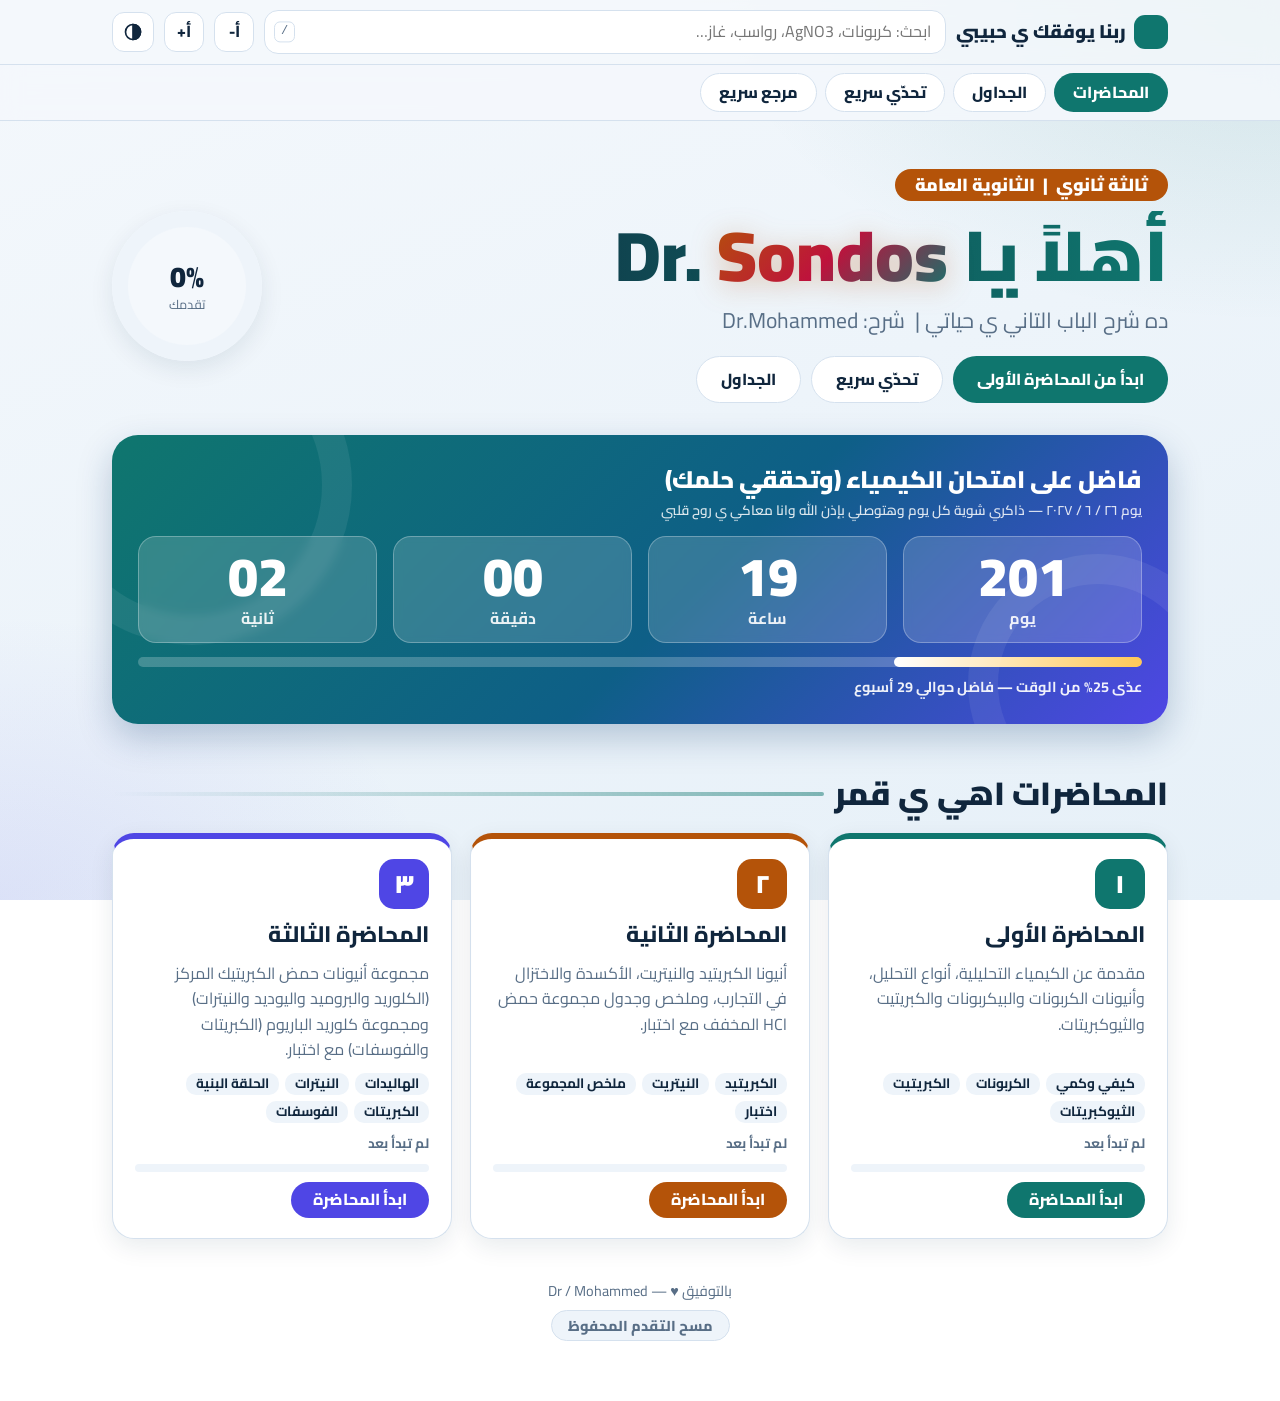
==== commit d697fac6: "Add files via upload" ====
--- a/index.html
+++ b/index.html
@@ -199,13 +199,7 @@
   transform: translateY(-3px);
   box-shadow: 0 8px 20px rgba(15,118,110,0.3);
 }
-.doc-prefix {
-  font-weight: 700;
-  opacity: 0.85;
-  font-size: 0.9em;
-  color: var(--mut);
-  margin-right: 6px;
-}
+
 .doc-name {
   color: var(--teal);
   font-weight: 900;
@@ -220,11 +214,6 @@
     background-clip: text;
     color: transparent;
   }
-}
-
-@keyframes namePulse {
-  0% { transform: scale(1); filter: drop-shadow(0 4px 8px rgba(180, 83, 9, 0.2)); }
-  100% { transform: scale(1.04); filter: drop-shadow(0 8px 20px rgba(180, 83, 9, 0.45)); }
 }
 </style>
 </head>
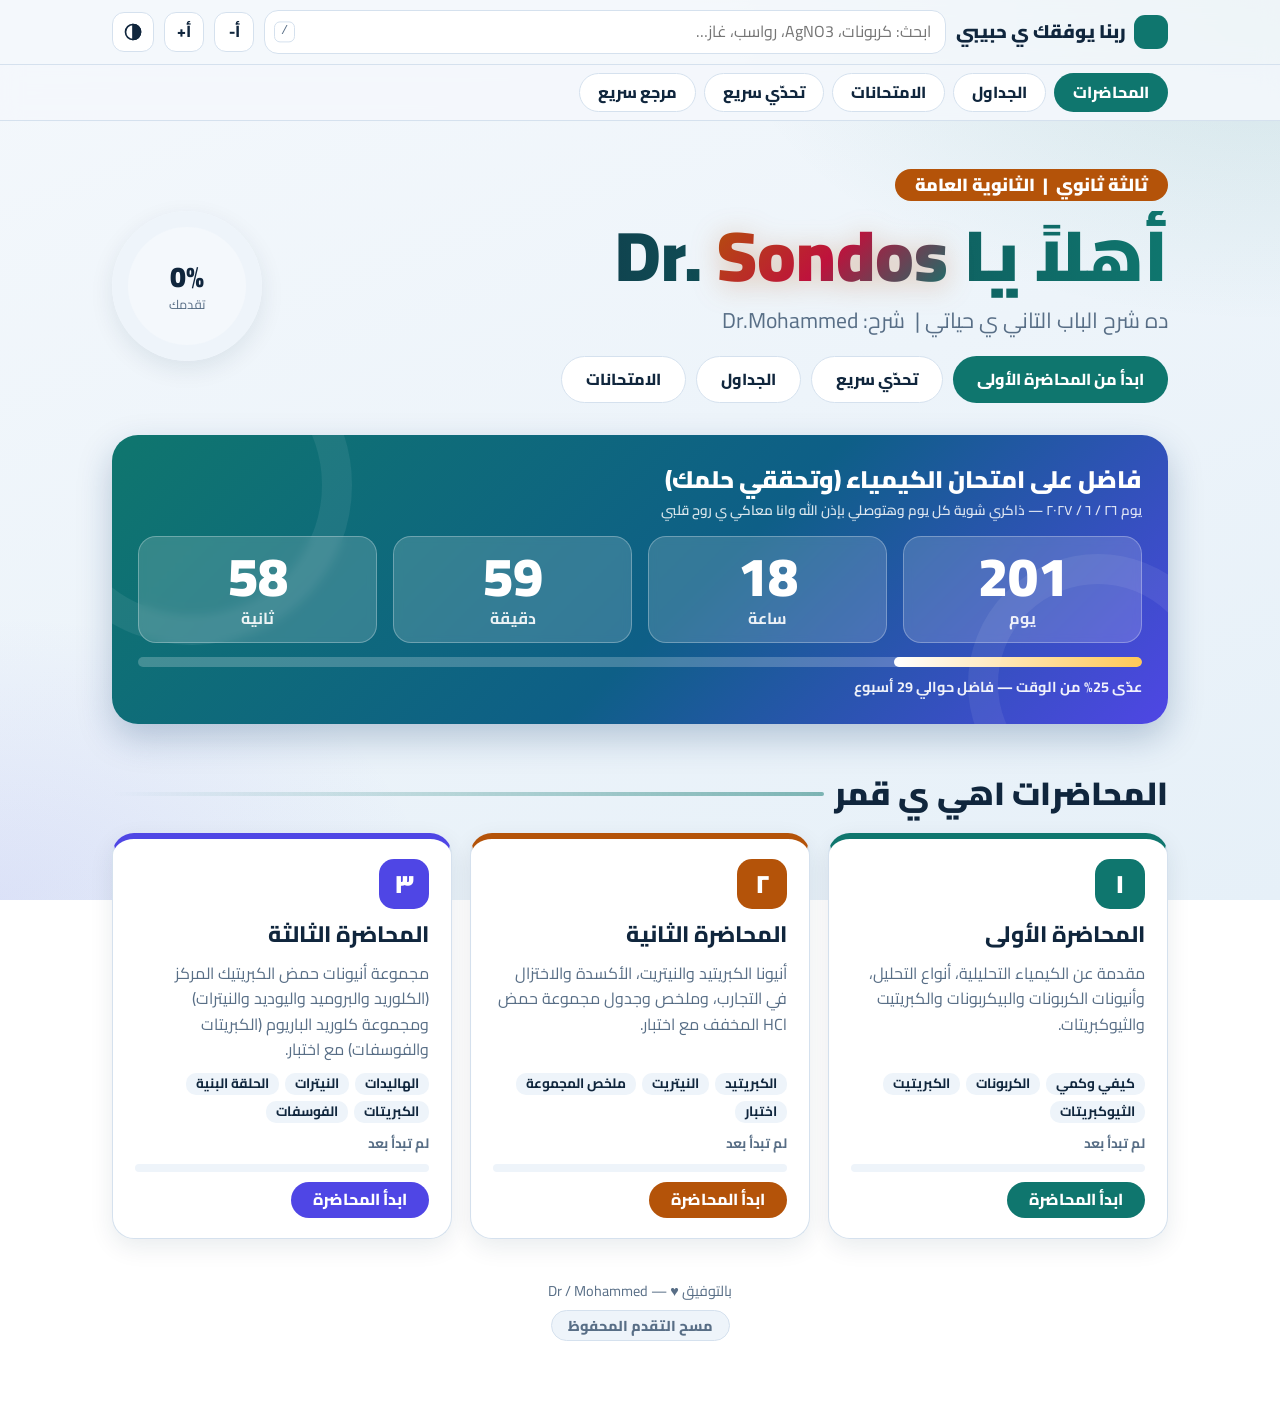
==== commit dcdc7b3c: "Add files via upload" ====
--- a/index.html
+++ b/index.html
@@ -8,6 +8,7 @@
 <link rel="preconnect" href="https://fonts.googleapis.com">
 <link href="https://fonts.googleapis.com/css2?family=Cairo:wght@400;600;700;800;900&display=swap" rel="stylesheet">
 <link rel="stylesheet" href="animate.min.css">
+<link rel="stylesheet" href="exam-styles.css">
 <style>
 :root{--bg:#f4f8fc;--bg2:#e6f0f8;--card:#fff;--line:#d5e1ee;--soft:#eef4fa;--ink:#10263d;--mut:#586e86;--teal:#0f766e;--amber:#b45309;--violet:#4f46e5;--coral:#be123c;--green:#15803d;--blue:#0369a1;--onac:#fff;--shadow:0 8px 24px rgba(15,40,70,.09);--fs:1}
 body.dark{--bg:#07162b;--bg2:#0d2a4a;--card:rgba(255,255,255,.07);--line:rgba(255,255,255,.16);--soft:rgba(255,255,255,.07);--ink:#eaf4ff;--mut:#9fb6d0;--teal:#19d3bd;--amber:#ffc857;--violet:#9b8cff;--coral:#ff6b6b;--green:#4ade80;--blue:#4cc3ff;--onac:#06202a;--shadow:0 10px 30px rgba(0,0,0,.28)}
@@ -162,11 +163,13 @@
  body.p1 #s1,body.p2 #s2,body.p3 #s3{display:block!important}
  body.pall .sum{display:block!important;break-after:page}
  .sum-h h3{color:#000;font-size:20px;margin-bottom:6px}
- .st2{min-width:0;font-size:9.5pt;line-height:1.3}
- .st2 th,.st2 td{border:1px solid #333;color:#000;padding:3px 5px;background:#fff!important}
- .st2 thead th{background:#d9d9d9!important;color:#000;-webkit-print-color-adjust:exact;print-color-adjust:exact}
- .st2 tbody th{background:#efefef!important;-webkit-print-color-adjust:exact;print-color-adjust:exact}
- .st2 caption{color:#000}
+ .st2{min-width:0;font-size:9.5pt;line-height:1.45;page-break-inside:auto}
+ .st2 tr{page-break-inside:avoid;break-inside:avoid}
+ .st2 th,.st2 td{border:1px solid #888!important;color:#000!important;padding:5px 8px!important;-webkit-print-color-adjust:exact;print-color-adjust:exact}
+  .st2 thead th{background:var(--ac)!important;color:var(--onac)!important;-webkit-print-color-adjust:exact;print-color-adjust:exact}
+  .st2 tbody th{background:var(--soft)!important;color:var(--ink)!important;-webkit-print-color-adjust:exact;print-color-adjust:exact}
+  .st2 tbody tr:nth-child(even) td{background:color-mix(in srgb,var(--soft) 60%,transparent)!important;color:var(--ink)!important;-webkit-print-color-adjust:exact;print-color-adjust:exact}
+  .st2 caption{color:var(--ac)}
  .tip{color:#000;font-size:9pt;line-height:1.45;margin-top:4px}.tip b{color:#000}
  .st2 tr{break-inside:avoid}
  #s3{zoom:.82}
@@ -228,6 +231,7 @@
 <nav class="pages noprint" aria-label="أقسام الموقع"><div class="pages-in" role="tablist" id="pages">
  <button class="pg-b" role="tab" data-p="lec" aria-selected="true">المحاضرات</button>
  <button class="pg-b" role="tab" data-p="sums" aria-selected="false">الجداول</button>
+ <button class="pg-b" role="tab" data-p="exam" aria-selected="false">الامتحانات</button>
  <button class="pg-b" role="tab" data-p="quiz" aria-selected="false">تحدّي سريع</button>
  <button class="pg-b" role="tab" data-p="ref" aria-selected="false">مرجع سريع</button>
 </div></nav>
@@ -242,6 +246,7 @@
     <a class="btn" id="cont" href="lecture1.html">ابدأ من المحاضرة الأولى</a>
     <button class="btn alt" type="button" data-go="quiz">تحدّي سريع</button>
     <button class="btn alt" type="button" data-go="sums">الجداول</button>
+    <button class="btn alt" type="button" data-go="exam">الامتحانات</button>
    </div>
   </div>
   <div class="stats noprint animate__animated animate__zoomIn" style="--animate-delay:.4s">
@@ -290,6 +295,11 @@
  </main>
 
  </div>
+<div class="pg pg-exam off noprint" id="pg-exam">
+  <h2 class="page-h">امتحاناتك يا سندوستي</h2>
+  <p class="sub" style="font-size:1rem;margin-bottom:14px">اختاري امتحانك، ركزي، وراجعي نتيجتك بعد التسليم.</p>
+  <div id="exam-root"></div>
+</div>
  <div class="pg pg-quiz off noprint" id="pg-quiz">
   <h2 class="page-h">دربي نفسك ع الاسئلة هنا ي ضكتورة</h2>
  <section class="tools one">
@@ -443,7 +453,7 @@
 qstart();
 $$('table.st2').forEach(function(t){var h=$$('thead th',t).map(function(x){return x.textContent.trim()});$$('tbody tr',t).forEach(function(r){$$('td',r).forEach(function(c,i){c.setAttribute('data-l',h[i+1]||'')})})});
 /* pages */
-var PG=['lec','sums','quiz','ref'];
+var PG=['lec','sums','quiz','ref','exam'];
 function showPage(p,noHash){if(PG.indexOf(p)<0)p='lec';
  PG.forEach(function(x){var e=$('#pg-'+x);e.classList.toggle('off',x!==p)});
  $$('#pages .pg-b').forEach(function(b){b.setAttribute('aria-selected',b.dataset.p===p)});
@@ -475,5 +485,7 @@
 addEventListener('keydown',function(e){if(e.key==='/'&&!/input|textarea/i.test((e.target||{}).tagName||'')){e.preventDefault();qi_.focus()}else if(e.key==='Escape'&&document.activeElement===qi_){qi_.value='';search();qi_.blur()}});
 })();
 </script>
+<script src="Data/exams.js"></script>
+<script src="exam-engine.js"></script>
 </body>
 </html>
--- a/exam-styles.css
+++ b/exam-styles.css
@@ -0,0 +1,189 @@
+/* ===== Base layout for the exam system (cards, live exam, result) ===== */
+.exam-grid{display:grid;grid-template-columns:repeat(auto-fill,minmax(270px,1fr));gap:18px;margin-top:6px}
+.exam-card{display:flex;flex-direction:column;gap:12px;padding:20px;background:var(--card);color:var(--ink);border:1px solid var(--line);border-radius:20px;box-shadow:var(--shadow)}
+.exam-card h3{font-size:1.1rem;font-weight:900;line-height:1.6}
+.exam-card p{font-size:.92rem;line-height:1.8;color:var(--mut)}
+.exam-card-top{display:flex;align-items:center;justify-content:space-between;gap:10px}
+.exam-icon{display:grid;place-items:center;width:46px;height:46px;border-radius:14px;background:var(--teal);color:var(--onac);font-size:1.35rem;font-weight:900;flex:none}
+.exam-status{padding:3px 14px;border-radius:30px;font-size:.8rem;font-weight:800;border:1px solid var(--line);background:var(--soft);color:var(--mut)}
+.exam-status.ready{background:color-mix(in srgb,var(--green) 16%,transparent);color:var(--green);border-color:color-mix(in srgb,var(--green) 40%,transparent)}
+.exam-status.done{background:color-mix(in srgb,var(--blue) 16%,transparent);color:var(--blue);border-color:color-mix(in srgb,var(--blue) 40%,transparent)}
+.exam-status.locked{background:color-mix(in srgb,var(--coral) 14%,transparent);color:var(--coral);border-color:color-mix(in srgb,var(--coral) 36%,transparent)}
+.exam-meta{display:flex;flex-wrap:wrap;gap:8px;font-size:.8rem;font-weight:700}
+.exam-meta span{padding:2px 12px;border-radius:30px;background:var(--soft);border:1px solid var(--line)}
+.exam-last{font-size:.88rem;font-weight:600}
+.exam-card-action{margin-top:auto;padding-top:6px}
+.exam-card-action .btn{width:100%;justify-content:center}
+.exam-empty{padding:30px 18px;text-align:center;border:2px dashed var(--line);border-radius:18px;color:var(--mut);font-weight:700;background:var(--card)}
+.exam-editor-hint{margin-top:18px;font-size:.85rem;color:var(--mut);line-height:1.8}
+.exam-editor-hint a{color:var(--teal);font-weight:800}
+.btn:disabled{opacity:.55;cursor:not-allowed;transform:none!important;filter:none!important}
+/* live exam */
+.exam-live{padding:clamp(12px,2.5vw,24px);background:var(--card);color:var(--ink);border:1px solid var(--line);border-radius:22px;box-shadow:var(--shadow)}
+.exam-live-head{display:flex;align-items:center;justify-content:space-between;gap:14px;flex-wrap:wrap;margin-bottom:12px}
+.exam-live-kicker{display:block;font-size:.82rem;font-weight:700;color:var(--mut)}
+.exam-live-head h2{font-size:1.25rem;font-weight:900}
+.exam-clock{padding:6px 18px;border:1px solid var(--line);border-radius:14px;background:var(--soft);font-size:1.35rem;font-weight:900;letter-spacing:1px;font-variant-numeric:tabular-nums;direction:ltr}
+.exam-progress{height:9px;margin-bottom:16px;border-radius:20px;background:var(--soft);overflow:hidden}
+.exam-progress i{display:block;height:100%;border-radius:20px;background:var(--teal);transition:width .35s ease}
+.exam-live-layout{display:grid;grid-template-columns:250px minmax(0,1fr);gap:16px;align-items:start}
+.exam-side{position:sticky;top:78px;display:flex;flex-direction:column;gap:12px;padding:14px;background:var(--soft);border:1px solid var(--line);border-radius:16px}
+.exam-side>b{font-size:.92rem;font-weight:900}
+.exam-side p{font-size:.82rem;color:var(--mut);font-weight:700}
+.exam-nav{display:grid;grid-template-columns:repeat(auto-fill,minmax(38px,1fr));gap:6px;max-height:300px;overflow:auto;padding:2px}
+.exam-nav-dot{height:38px;border-radius:10px;border:2px solid var(--line);background:var(--card);color:var(--ink);font-weight:800;font-size:.85rem}
+.exam-nav-dot.answered{background:color-mix(in srgb,var(--teal) 16%,var(--card))}
+.exam-nav-dot.current{border-color:var(--teal);box-shadow:0 0 0 3px color-mix(in srgb,var(--teal) 20%,transparent)}
+.exam-submit-side{width:100%;justify-content:center}
+.exam-question{min-width:0;padding:clamp(14px,2.5vw,24px);background:var(--soft);border:1px solid var(--line);border-radius:16px}
+.exam-question-meta{display:flex;flex-wrap:wrap;align-items:center;gap:8px;margin-bottom:12px;font-size:.82rem;font-weight:800;color:var(--mut)}
+.exam-question-meta>span:not(.exam-year){padding:1px 12px;border-radius:30px;border:1px solid var(--line);background:var(--card)}
+.exam-question h3{font-size:1.15rem;font-weight:800;line-height:2;margin-bottom:14px;overflow-wrap:anywhere}
+.exam-question-image{display:block;max-width:100%;max-height:340px;margin:0 auto 14px;border-radius:12px;border:1px solid var(--line);object-fit:contain;background:#fff}
+.exam-question.highlight{border-width:2px;border-color:var(--amber);background:color-mix(in srgb,var(--amber) 8%,var(--soft))}
+.exam-question.compact h3{font-size:1rem;line-height:1.8}
+.exam-options{display:grid;gap:10px}
+.exam-options.two{grid-template-columns:1fr 1fr}
+.exam-option{display:flex;align-items:center;gap:12px;padding:12px 16px;background:var(--card);color:var(--ink);border:2px solid var(--line);border-radius:14px;cursor:pointer;font-weight:700;line-height:1.8;transition:border-color .15s,transform .15s,background .15s}
+.exam-option:hover{border-color:var(--teal);transform:translateX(-3px)}
+.exam-option input{flex:none;width:19px;height:19px;accent-color:var(--teal);cursor:pointer}
+.exam-option span{min-width:0;overflow-wrap:anywhere}
+.exam-option.selected{border-color:var(--teal);background:color-mix(in srgb,var(--teal) 10%,var(--card))}
+.exam-answer-label{display:block;margin-bottom:6px;font-weight:800;font-size:.9rem}
+.exam-text-answer{width:100%;padding:12px 16px;font:inherit;color:var(--ink);background:var(--card);border:2px solid var(--line);border-radius:14px}
+.exam-text-answer:focus{outline:none;border-color:var(--teal)}
+.exam-matching{display:grid;gap:10px}
+.exam-match-row{display:grid;grid-template-columns:minmax(0,1fr) minmax(0,1fr);gap:10px;align-items:center;font-weight:700}
+.exam-match-row select{width:100%;padding:10px 12px;font:inherit;color:var(--ink);background:var(--card);border:2px solid var(--line);border-radius:12px}
+.exam-order-list{display:grid;gap:10px}
+.exam-order-item{display:flex;align-items:center;justify-content:space-between;gap:10px;padding:10px 14px;background:var(--card);border:2px solid var(--line);border-radius:14px;font-weight:700}
+.exam-order-item>div{display:flex;gap:6px;flex:none}
+.exam-order-item button{width:34px;height:34px;border-radius:10px;border:1px solid var(--line);background:var(--soft);font-weight:900}
+.exam-order-item button:disabled{opacity:.35;cursor:not-allowed}
+.exam-help{margin-top:8px;font-size:.82rem;color:var(--mut)}
+.exam-question-actions{display:flex;justify-content:space-between;gap:10px;flex-wrap:wrap;margin-top:20px}
+/* result */
+.exam-result{padding:clamp(16px,3vw,30px);text-align:center;background:var(--card);color:var(--ink);border:1px solid var(--line);border-radius:22px;box-shadow:var(--shadow)}
+.exam-result h2{font-size:1.25rem;font-weight:900;margin:6px 0}
+.exam-result-mark{display:inline-block;padding:4px 20px;border-radius:30px;font-weight:900}
+.exam-result-mark.pass{background:color-mix(in srgb,var(--green) 16%,transparent);color:var(--green)}
+.exam-result-mark.fail{background:color-mix(in srgb,var(--coral) 14%,transparent);color:var(--coral)}
+.exam-score{margin:8px 0;font-size:clamp(3.4rem,12vw,5.2rem);font-weight:900;line-height:1.1;color:var(--teal)}
+.exam-score small{font-size:.4em;margin-inline-start:4px}
+.exam-review{margin-top:22px;text-align:start}
+.exam-review>h3{margin-bottom:12px;font-size:1.1rem;font-weight:900}
+.exam-review-item{display:grid;gap:6px;margin-bottom:10px;padding:14px 16px;background:var(--soft);border:1px solid var(--line);border-radius:14px;line-height:1.9;font-size:.92rem}
+.exam-review-item>b{font-weight:800}
+.exam-review-item .review-ok{color:var(--green)}
+.exam-review-item .review-no{color:var(--coral)}
+.exam-review-item p{color:var(--mut)}
+.exam-review-item small{display:block;padding-top:6px;border-top:1px dashed var(--line);color:var(--mut)}
+.exam-result-actions{display:flex;flex-wrap:wrap;justify-content:center;gap:10px;margin-top:20px}
+/* while an exam is running */
+@media(max-width:820px){
+ .exam-live-layout{grid-template-columns:1fr}
+ .exam-side{position:static;order:2}
+ .exam-question{order:1}
+}
+@media(max-width:520px){
+ .exam-options.two,.exam-match-row{grid-template-columns:1fr}
+ .exam-question-actions .btn{flex:1 1 130px;justify-content:center}
+ .exam-clock{font-size:1.1rem}
+}
+@media print{.exam-live,.exam-result,.exam-card{box-shadow:none}}
+/* ===== end base ===== */
+
+/* ===== Full-page exam & result (cover the whole site while taking the exam) ===== */
+/* a filled transform animation on the page wrapper would trap position:fixed inside it */
+#pg-exam{animation:none}
+body.exam-active{overflow:hidden}
+body.exam-active .toast{z-index:400}
+body.exam-active .exam-live[class*="exam-theme-"],
+body .exam-result[class*="exam-theme-"]{
+ position:fixed;inset:0;z-index:300;width:100%;height:100%;margin:0;
+ border:0;border-radius:0;box-shadow:none;overflow-y:auto;overflow-x:hidden;
+ -webkit-overflow-scrolling:touch;
+ padding:clamp(12px,3vw,32px) clamp(12px,4vw,48px) 40px;
+ background:linear-gradient(var(--et-surface),var(--et-surface)),var(--bg);
+ background-color:var(--bg)}
+body.exam-active .exam-live[class*="exam-theme-"]{border-top:8px solid var(--et-accent)}
+body.exam-active .exam-live>*,
+body .exam-result>*{max-width:1100px;margin-inline:auto}
+body .exam-result>*{max-width:900px}
+body.exam-active .exam-live .exam-side{top:12px}
+body.exam-active .exam-live .exam-question{min-height:60vh}
+body.exam-active .exam-live[class*="exam-theme-"] .exam-question,
+body.exam-active .exam-live[class*="exam-theme-"] .exam-side{box-shadow:var(--et-shadow)}
+/* keep the decorative card styles from tilting/clipping the full page */
+body .exam-live.exam-theme-playful,body .exam-result.exam-theme-playful{transform:none}
+@media(max-width:820px){body.exam-active .exam-live .exam-question{min-height:0}}
+/* ===== end full page ===== */
+
+
+/* 20 selectable exam themes: card, exam screen and result screen */
+.exam-card[class*="exam-theme-"],.exam-live[class*="exam-theme-"],.exam-result[class*="exam-theme-"]{--et-line:#d5e1ee;--et-radius:20px;--et-shadow:0 10px 26px rgba(15,40,70,.09);background:var(--et-surface);color:var(--et-text);border:1px solid var(--et-line);border-radius:var(--et-radius);box-shadow:var(--et-shadow);overflow:hidden}
+.exam-card[class*="exam-theme-"]{border-top:5px solid var(--et-accent)}
+.exam-live[class*="exam-theme-"]{border-top:7px solid var(--et-accent)}
+.exam-card[class*="exam-theme-"] h3,.exam-live[class*="exam-theme-"] h2,.exam-live[class*="exam-theme-"] h3,.exam-result[class*="exam-theme-"] h2,.exam-result[class*="exam-theme-"] h3{color:var(--et-text)}
+.exam-card[class*="exam-theme-"] p,.exam-card[class*="exam-theme-"] .exam-meta,.exam-card[class*="exam-theme-"] .exam-last{color:var(--et-muted,var(--mut))}
+.exam-card[class*="exam-theme-"] .exam-icon,.exam-live[class*="exam-theme-"] .btn:not(.alt),.exam-result[class*="exam-theme-"] .btn:not(.alt){background:var(--et-accent);color:#fff}
+.exam-live[class*="exam-theme-"] .exam-side,.exam-live[class*="exam-theme-"] .exam-question,.exam-result[class*="exam-theme-"] .exam-review-item{background:var(--et-soft);color:var(--et-text);border-color:var(--et-line);border-radius:calc(var(--et-radius)*.72)}
+.exam-live[class*="exam-theme-"] .exam-option,.exam-live[class*="exam-theme-"] .exam-match-row select,.exam-live[class*="exam-theme-"] .exam-order-item{background:var(--et-surface);color:var(--et-text);border-color:var(--et-line);border-radius:calc(var(--et-radius)*.55)}
+.exam-live[class*="exam-theme-"] .exam-option.selected{border-color:var(--et-accent);background:var(--et-soft)}
+.exam-live[class*="exam-theme-"] .exam-clock{background:var(--et-soft);color:var(--et-accent);border-color:var(--et-line);border-radius:calc(var(--et-radius)*.55)}
+.exam-live[class*="exam-theme-"] .exam-progress{background:var(--et-soft)}
+.exam-live[class*="exam-theme-"] .exam-progress i{background:var(--et-accent)}
+.exam-live[class*="exam-theme-"] .exam-nav-dot{background:var(--et-surface);color:var(--et-text);border-color:var(--et-line)}
+.exam-live[class*="exam-theme-"] .exam-nav-dot.current,.exam-live[class*="exam-theme-"] .exam-nav-dot.answered{border-color:var(--et-accent)}
+.exam-result[class*="exam-theme-"] .exam-score{color:var(--et-accent)}
+.exam-theme-classic{--et-accent:var(--exam-ac,#0f766e);--et-surface:#fff;--et-soft:#eef4fa;--et-text:#10263d;--et-muted:#586e86;--et-line:#d5e1ee;--et-radius:20px}
+.exam-theme-ocean{--et-accent:var(--exam-ac,#087ea4);--et-surface:#f9fdff;--et-soft:#d9eff7;--et-text:#123547;--et-muted:#4e7181;--et-line:#b8dce8;--et-radius:18px;--et-shadow:0 12px 25px rgba(8,126,164,.13)}
+.exam-theme-lavender{--et-accent:var(--exam-ac,#7657c8);--et-surface:#fff;--et-soft:#eae0ff;--et-text:#30234f;--et-muted:#76678f;--et-line:#d8c9f4;--et-radius:28px;--et-shadow:0 12px 30px rgba(118,87,200,.14)}
+.exam-theme-mint{--et-accent:var(--exam-ac,#15936b);--et-surface:#fff;--et-soft:#daf3e5;--et-text:#164b36;--et-muted:#5e8872;--et-line:#c4e7d3;--et-radius:15px;--et-shadow:0 7px 18px rgba(21,147,107,.1)}
+.exam-theme-sunset{--et-accent:var(--exam-ac,#ed7c35);--et-surface:#fffaf4;--et-soft:#ffe6cf;--et-text:#633514;--et-muted:#98704d;--et-line:#f4d1ae;--et-radius:24px;--et-shadow:0 12px 28px rgba(237,124,53,.14)}
+.exam-theme-rose{--et-accent:var(--exam-ac,#cf5688);--et-surface:#fffafd;--et-soft:#fbe1ec;--et-text:#54243c;--et-muted:#95667b;--et-line:#f0c6d8;--et-radius:25px;--et-shadow:0 10px 24px rgba(207,86,136,.13)}
+.exam-theme-midnight{--et-accent:var(--exam-ac,#5eb8ff);--et-surface:#182944;--et-soft:#213752;--et-text:#f0f6ff;--et-muted:#a6bed8;--et-line:#35516e;--et-radius:18px;--et-shadow:0 14px 34px rgba(0,0,0,.3)}
+.exam-theme-glass{--et-accent:var(--exam-ac,#4f9fb1);--et-surface:rgba(255,255,255,.78);--et-soft:rgba(255,255,255,.48);--et-text:#173b43;--et-muted:#547980;--et-line:rgba(79,159,177,.32);--et-radius:24px;--et-shadow:0 14px 34px rgba(23,59,67,.12)}
+.exam-theme-paper{--et-accent:var(--exam-ac,#8b6b45);--et-surface:#fff8e9;--et-soft:#f0e1c5;--et-text:#49361f;--et-muted:#806b50;--et-line:#dfc9a5;--et-radius:8px;--et-shadow:0 6px 16px rgba(73,54,31,.1)}
+.exam-theme-neon{--et-accent:var(--exam-ac,#00bfae);--et-surface:#101f25;--et-soft:#172e35;--et-text:#d8fff9;--et-muted:#8dbdb7;--et-line:#24504f;--et-radius:12px;--et-shadow:0 0 20px rgba(0,224,208,.12)}
+.exam-theme-royal{--et-accent:var(--exam-ac,#8b67c8);--et-surface:#fffefd;--et-soft:#e9e0ff;--et-text:#33244e;--et-muted:#81739a;--et-line:#d8c7f1;--et-radius:16px;--et-shadow:0 8px 24px rgba(70,45,115,.14)}
+.exam-theme-forest{--et-accent:var(--exam-ac,#35774b);--et-surface:#f9fff7;--et-soft:#deeadb;--et-text:#1d3824;--et-muted:#64806a;--et-line:#c8d9c3;--et-radius:18px;--et-shadow:0 9px 22px rgba(53,119,75,.11)}
+.exam-theme-coral{--et-accent:var(--exam-ac,#ef625e);--et-surface:#fffaf8;--et-soft:#ffe0d9;--et-text:#5c2b27;--et-muted:#98716b;--et-line:#f4c9c1;--et-radius:22px;--et-shadow:0 10px 25px rgba(239,98,94,.12)}
+.exam-theme-sky{--et-accent:var(--exam-ac,#4296dd);--et-surface:#fff;--et-soft:#dceeff;--et-text:#183a5c;--et-muted:#61809c;--et-line:#c3def5;--et-radius:18px;--et-shadow:0 10px 25px rgba(66,150,221,.12)}
+.exam-theme-mono{--et-accent:var(--exam-ac,#555);--et-surface:#fff;--et-soft:#e5e5e5;--et-text:#222;--et-muted:#666;--et-line:#ccc;--et-radius:5px;--et-shadow:none}
+.exam-theme-aurora{--et-accent:var(--exam-ac,#6482dc);--et-surface:#fcfdff;--et-soft:#e3e9ff;--et-text:#28355e;--et-muted:#7480a6;--et-line:#cfd7f4;--et-radius:26px;--et-shadow:0 12px 32px rgba(100,130,220,.16)}
+.exam-theme-academic{--et-accent:var(--exam-ac,#364f70);--et-surface:#fffdf7;--et-soft:#eee5d4;--et-text:#292d36;--et-muted:#777166;--et-line:#ddd1b9;--et-radius:7px;--et-shadow:0 5px 16px rgba(41,45,54,.1)}
+.exam-theme-playful{--et-accent:var(--exam-ac,#e27a70);--et-surface:#fffaf4;--et-soft:#ffe5d2;--et-text:#653b37;--et-muted:#98716a;--et-line:#f1cdb7;--et-radius:30px;--et-shadow:0 12px 25px rgba(226,122,112,.15)}
+.exam-theme-espresso{--et-accent:var(--exam-ac,#9b6b48);--et-surface:#fffaf5;--et-soft:#eadbcd;--et-text:#3e2b20;--et-muted:#846c5b;--et-line:#ddc8b6;--et-radius:12px;--et-shadow:0 9px 22px rgba(62,43,32,.12)}
+.exam-theme-arctic{--et-accent:var(--exam-ac,#3aafc6);--et-surface:#fbfeff;--et-soft:#d7f3f8;--et-text:#16404b;--et-muted:#618b94;--et-line:#bfe6ed;--et-radius:22px;--et-shadow:0 12px 26px rgba(58,175,198,.12)}
+/* distinct visual treatments */
+.exam-live.exam-theme-ocean .exam-question{border-right:6px solid var(--et-accent)}.exam-card.exam-theme-ocean{border-radius:18px 5px 18px 5px}
+.exam-live.exam-theme-lavender .exam-question{background:linear-gradient(145deg,var(--et-surface),var(--et-soft))}.exam-card.exam-theme-lavender{border-radius:28px}
+.exam-live.exam-theme-mint .exam-side{border-right:5px solid var(--et-accent)}.exam-card.exam-theme-mint{border-radius:15px;border-top-width:8px}
+.exam-live.exam-theme-sunset .exam-live-head{padding:12px;border-radius:14px;background:linear-gradient(110deg,var(--et-soft),var(--et-surface))}.exam-card.exam-theme-sunset{background:linear-gradient(145deg,var(--et-surface),var(--et-soft))}
+.exam-live.exam-theme-rose .exam-question{border-radius:28px}.exam-card.exam-theme-rose .exam-icon{border-radius:50%}
+.exam-live.exam-theme-midnight .exam-side,.exam-live.exam-theme-midnight .exam-question{background:#182944}.exam-theme-midnight .exam-clock{box-shadow:0 0 18px rgba(94,184,255,.2)}
+.exam-live.exam-theme-glass,.exam-card.exam-theme-glass,.exam-result.exam-theme-glass{backdrop-filter:blur(16px);-webkit-backdrop-filter:blur(16px)}.exam-live.exam-theme-glass .exam-question,.exam-live.exam-theme-glass .exam-side{backdrop-filter:blur(12px)}
+.exam-live.exam-theme-paper .exam-question{background-image:repeating-linear-gradient(to bottom,transparent 0,transparent 30px,rgba(139,107,69,.09) 31px)}.exam-card.exam-theme-paper{background-image:repeating-linear-gradient(to bottom,transparent 0,transparent 28px,rgba(139,107,69,.06) 29px)}
+.exam-live.exam-theme-neon .exam-clock{box-shadow:0 0 16px color-mix(in srgb,var(--et-accent) 35%,transparent);text-shadow:0 0 8px var(--et-accent)}.exam-card.exam-theme-neon,.exam-live.exam-theme-neon{border-color:var(--et-accent);box-shadow:0 0 18px rgba(0,224,208,.12)}
+.exam-live.exam-theme-royal{border:3px double var(--et-accent)}.exam-card.exam-theme-royal{border:3px double var(--et-accent)}
+.exam-live.exam-theme-forest .exam-side{border-right:6px solid var(--et-accent)}.exam-card.exam-theme-forest{border-right:6px solid var(--et-accent)}
+.exam-live.exam-theme-coral .exam-question{border-bottom:5px solid var(--et-accent)}.exam-card.exam-theme-coral{border-radius:22px 22px 6px 22px}
+.exam-live.exam-theme-sky .exam-progress{height:11px;border-radius:20px}.exam-live.exam-theme-sky .exam-progress i{border-radius:20px}.exam-card.exam-theme-sky{background:linear-gradient(160deg,var(--et-surface),var(--et-soft))}
+.exam-live.exam-theme-mono .exam-icon,.exam-card.exam-theme-mono .exam-icon{filter:grayscale(1)}.exam-live.exam-theme-mono .exam-question{border-radius:4px}
+.exam-live.exam-theme-aurora .exam-live-head{border-radius:18px;padding:12px;background:linear-gradient(110deg,var(--et-soft),var(--et-surface))}.exam-card.exam-theme-aurora{background:linear-gradient(145deg,var(--et-surface),var(--et-soft))}
+.exam-live.exam-theme-academic h2,.exam-live.exam-theme-academic h3,.exam-card.exam-theme-academic h3,.exam-result.exam-theme-academic h2{font-family:Georgia,'Times New Roman',serif}.exam-live.exam-theme-academic .exam-question{border-radius:7px;border-top:3px solid var(--et-accent)}
+.exam-live.exam-theme-playful .exam-option{border-radius:25px}.exam-live.exam-theme-playful .btn,.exam-card.exam-theme-playful .btn{border-radius:30px}.exam-card.exam-theme-playful{transform:rotate(-.3deg)}
+.exam-live.exam-theme-espresso .exam-question{border-right:7px solid var(--et-accent)}.exam-card.exam-theme-espresso{border-right:6px solid var(--et-accent)}
+.exam-live.exam-theme-arctic .exam-clock{border-radius:30px}.exam-live.exam-theme-arctic .exam-option.selected{box-shadow:0 0 0 3px color-mix(in srgb,var(--et-accent) 14%,transparent)}
+.exam-theme-glass .exam-icon,.exam-theme-neon .exam-icon,.exam-theme-royal .exam-icon{background:var(--et-accent);color:#fff}
+@media(prefers-reduced-motion:no-preference){.exam-card[class*="exam-theme-"]{transition:transform .2s,box-shadow .2s}.exam-card[class*="exam-theme-"]:hover{transform:translateY(-4px)}}
+/* year chip beside the question number */
+.exam-year{display:inline-block;padding:2px 11px;border-radius:30px;background:var(--et-surface,var(--card));border:1px solid var(--et-line,var(--line));color:var(--et-accent,var(--teal));font-size:.8rem;font-weight:800;line-height:1.7;white-space:nowrap}
+/* listen-to-question button (sits on the left of the question header) */
+.exam-listen{display:inline-flex;align-items:center;gap:6px;margin-inline-start:auto;padding:4px 16px;border-radius:30px;border:2px solid var(--et-accent,var(--teal));background:var(--et-surface,var(--card));color:var(--et-accent,var(--teal));font-weight:800;font-size:.85rem;line-height:1.6;transition:background .15s,color .15s,transform .15s}
+.exam-listen:hover{transform:translateY(-1px)}
+.exam-listen.speaking{background:var(--et-accent,var(--teal));color:#fff}
+.exam-listen.speaking{animation:examListen 1.4s ease-in-out infinite}
+@keyframes examListen{0%,100%{box-shadow:0 0 0 0 color-mix(in srgb,var(--et-accent,var(--teal)) 40%,transparent)}50%{box-shadow:0 0 0 7px transparent}}
+@media(prefers-reduced-motion:reduce){.exam-listen.speaking{animation:none}}
